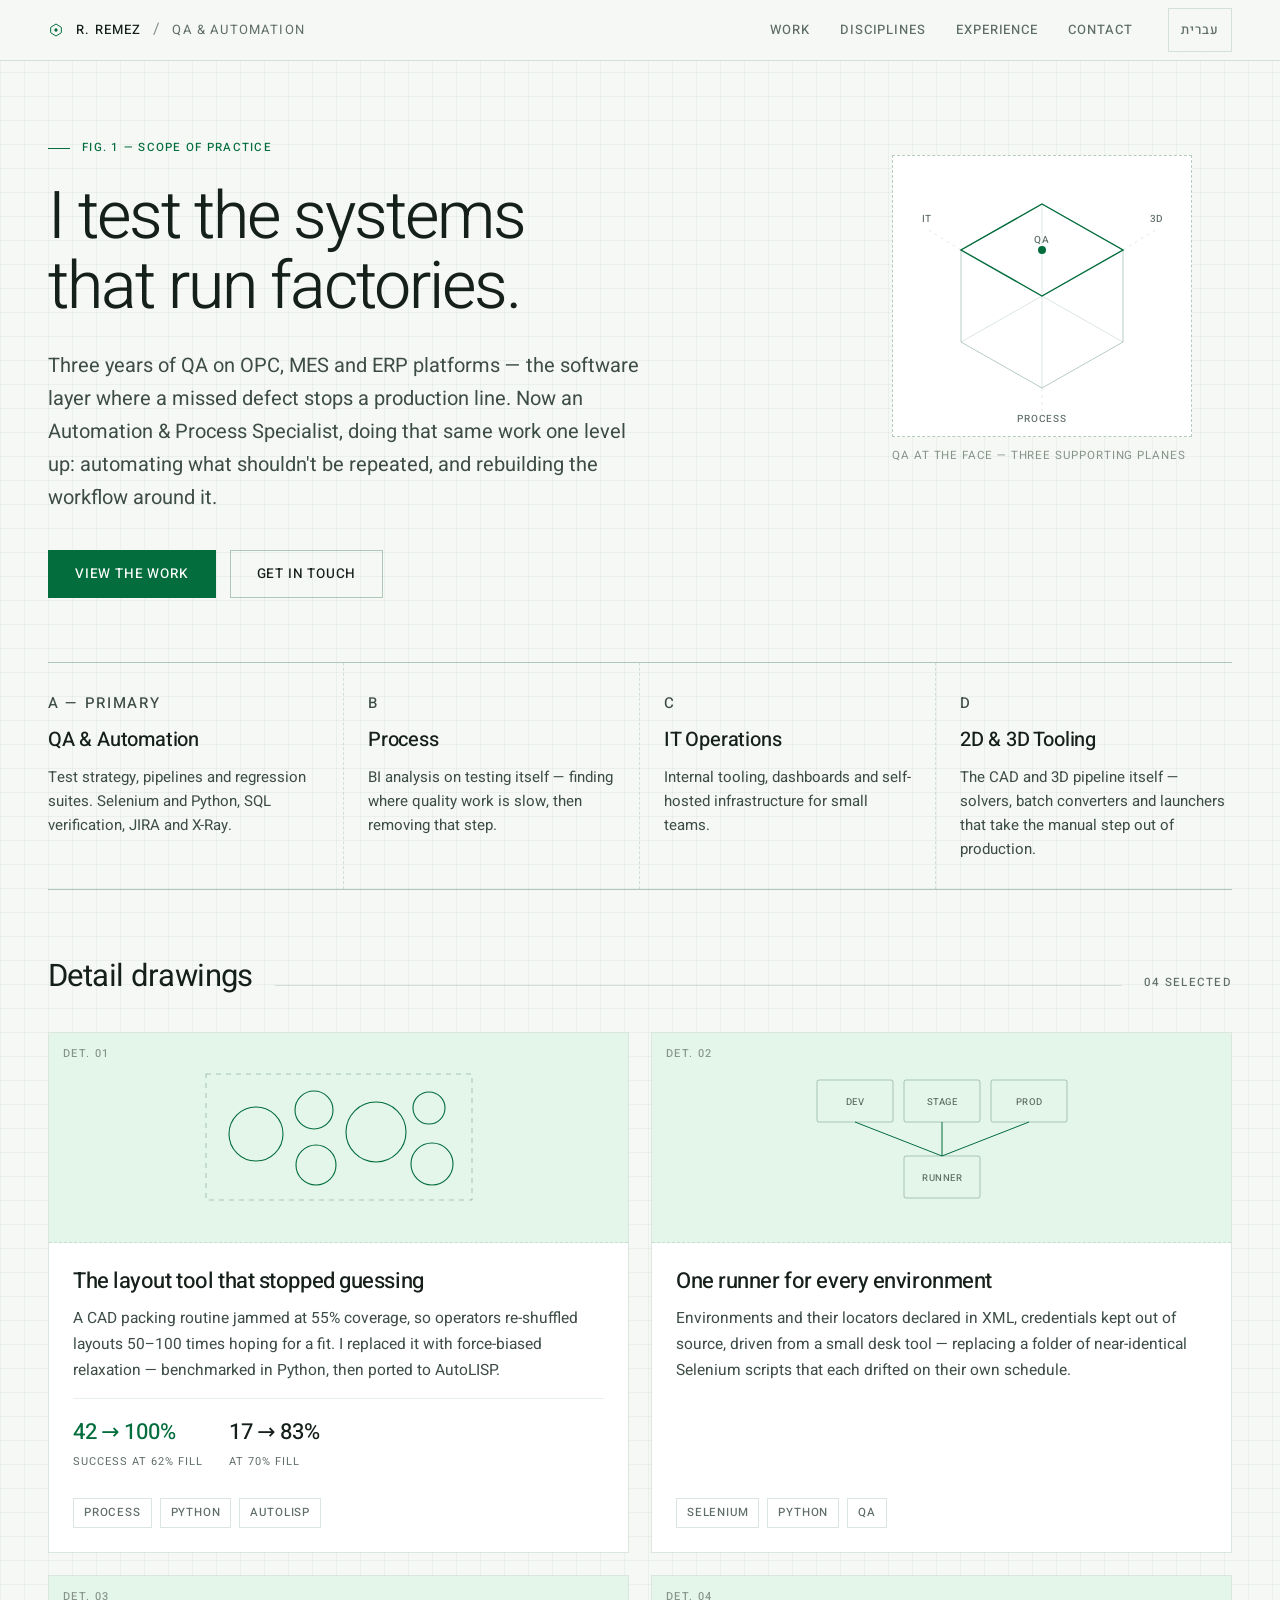
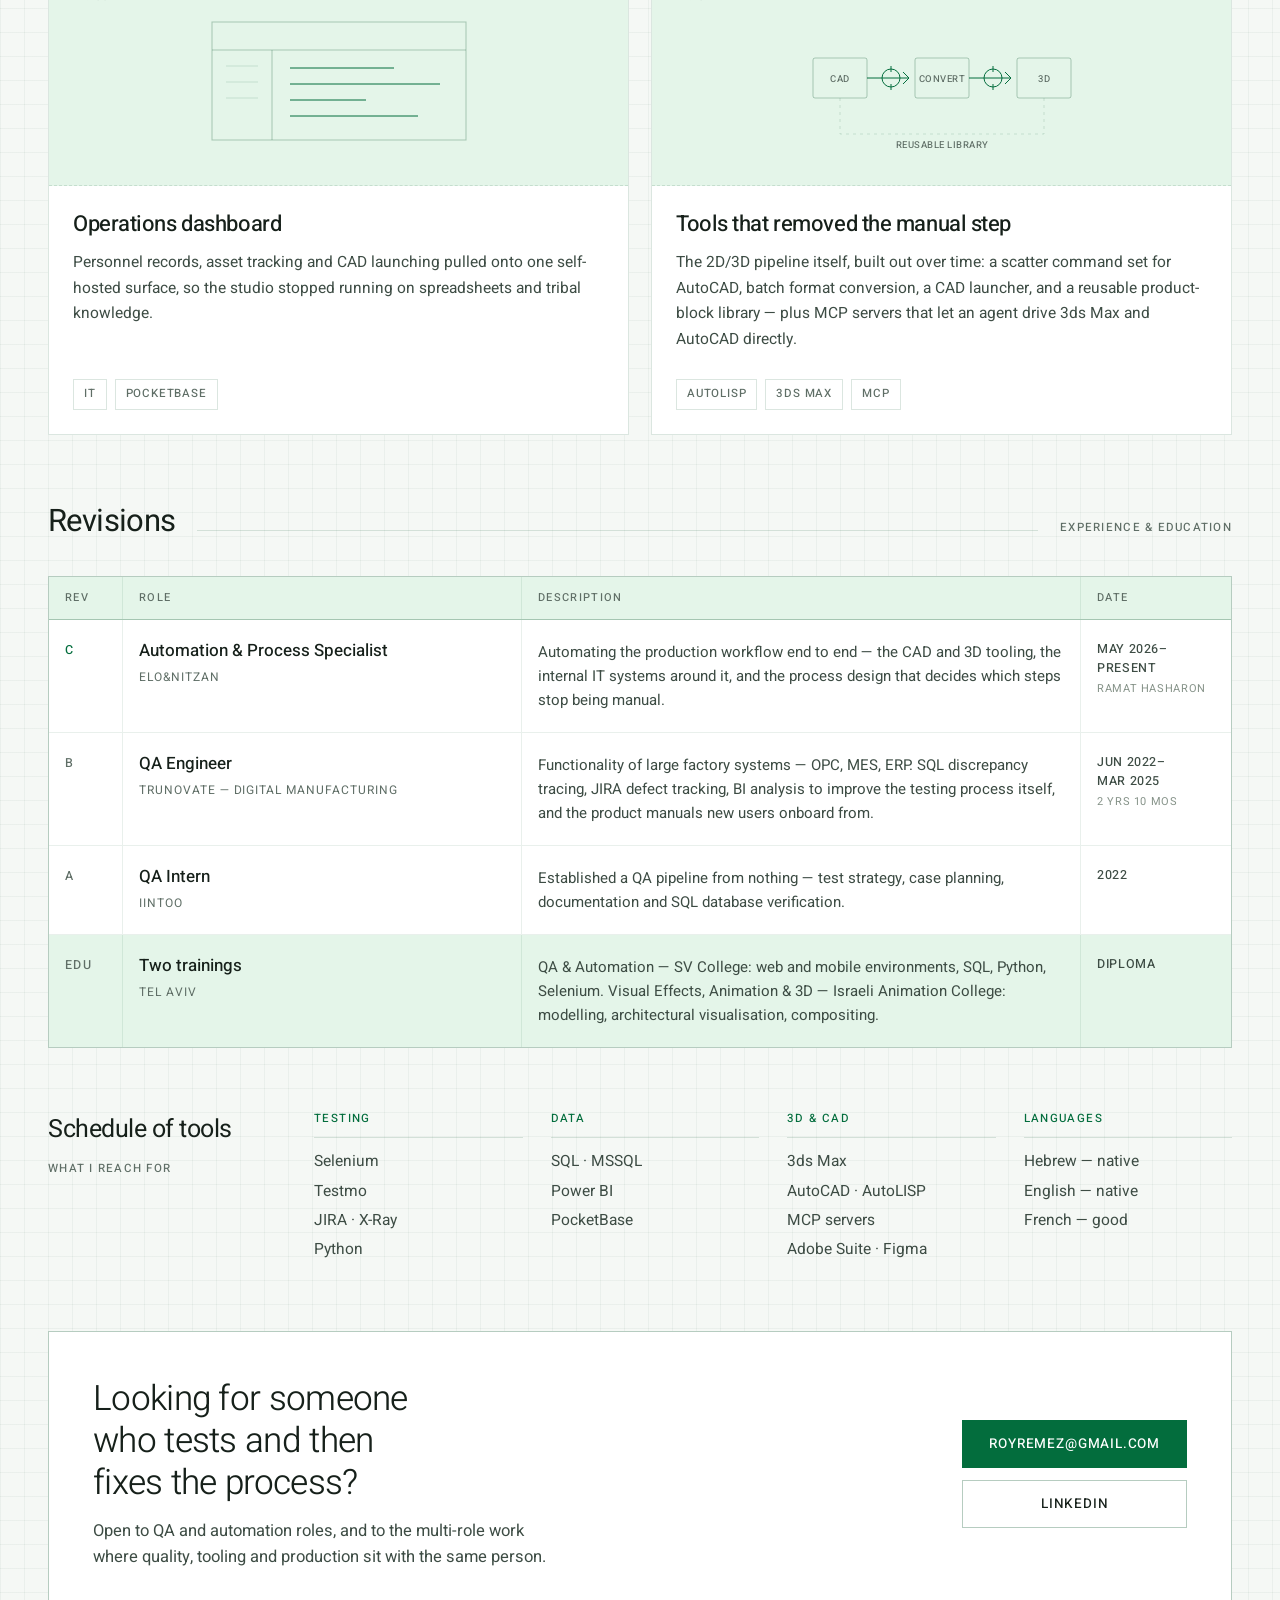
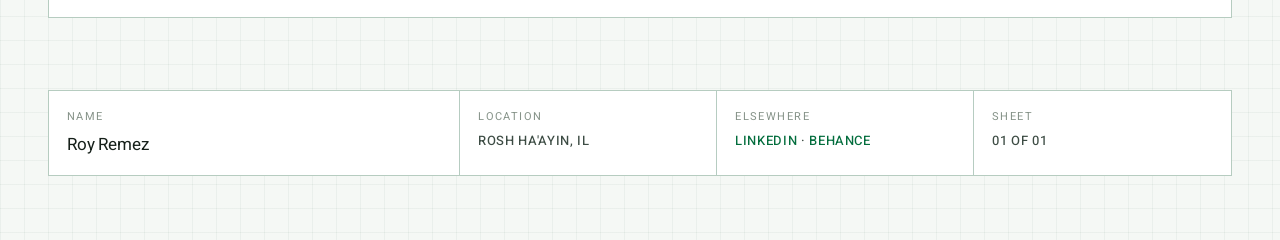
==== en/index.html @ 6a37fe7f "Fix SVG label alignment; Hebrew becomes the primary page Alignment: every diagram label was anchored" ====
<!doctype html>
<html lang="en">
<head>
<meta charset="utf-8">
<meta name="viewport" content="width=device-width, initial-scale=1">
<title>Roy Remez — QA &amp; Automation</title>
<meta name="description" content="QA and automation engineer. Three years testing OPC, MES and ERP factory systems; now an Automation &amp; Process Specialist building the tooling and workflow around production.">
<meta name="color-scheme" content="light">
<meta property="og:title" content="Roy Remez — QA &amp; Automation">
<meta property="og:description" content="I test the systems that run factories — and rebuild the workflow around them.">
<meta property="og:type" content="website">
<link rel="icon" href="data:image/svg+xml,%3Csvg xmlns='http://www.w3.org/2000/svg' viewBox='0 0 24 24' fill='none' stroke='%23276b45' stroke-width='1.6' stroke-linejoin='round'%3E%3Cpath d='M12 3 L20 8 L20 16 L12 21 L4 16 L4 8 Z'/%3E%3Ccircle cx='12' cy='12' r='2.5' fill='%23276b45' stroke='none'/%3E%3C/svg%3E">
<link rel="alternate" hreflang="he" href="../index.html">
<link rel="alternate" hreflang="en" href="index.html">
<link rel="alternate" hreflang="x-default" href="../index.html">
<link rel="stylesheet" href="../assets/styles.css">
</head>
<body>

<a class="skip" href="#main">Skip to content</a>

<header class="sheet-head">
  <div class="wrap">
    <div class="mark">
      <svg width="16" height="16" viewBox="0 0 24 24" fill="none" stroke="currentColor" stroke-width="1.5" stroke-linejoin="round" aria-hidden="true">
        <path d="M12 3 L20 8 L20 16 L12 21 L4 16 L4 8 Z"></path>
        <circle cx="12" cy="12" r="2.5" fill="currentColor" stroke="none"></circle>
      </svg>
      <span class="mark-name">R. Remez</span>
      <span class="mark-sep" aria-hidden="true">/</span>
      <span class="mark-role">QA &amp; Automation</span>
    </div>
    <nav class="nav" aria-label="Sections">
      <a href="#work">Work</a>
      <a href="#disciplines">Disciplines</a>
      <a href="#revisions">Experience</a>
      <a href="#contact">Contact</a>
      <a class="lang" href="../index.html" lang="he" hreflang="he">עברית</a>
    </nav>
  </div>
</header>

<main id="main">

  <section class="hero">
    <div class="wrap">
      <div class="hero-text">
        <p class="tag tag--accent figref">Fig. 1 — Scope of practice</p>
        <h1>I test the systems that run factories.</h1>
        <p class="lede">Three years of QA on OPC, MES and ERP platforms — the software layer where a missed defect stops a production line. Now an Automation &amp; Process Specialist, doing that same work one level up: automating what shouldn't be repeated, and rebuilding the workflow around it.</p>
        <div class="actions">
          <a class="btn btn--solid" href="#work">View the work</a>
          <a class="btn btn--ghost" href="#contact">Get in touch</a>
        </div>
      </div>

      <figure class="hero-fig">
        <div class="frame">
          <svg viewBox="0 0 270 252" fill="none" role="img" aria-label="Diagram: QA on the leading face of a solid, with IT, 3D and process on the supporting planes.">
            <g stroke="var(--rule-strong)" stroke-width="1">
              <path d="M135 34 L216 80 L216 172 L135 218 L54 172 L54 80 Z"></path>
              <path d="M135 34 L135 218 M54 80 L216 172 M216 80 L54 172" stroke="var(--rule)"></path>
            </g>
            <path d="M135 34 L216 80 L135 126 L54 80 Z" stroke="var(--accent)" stroke-width="1.4"></path>
            <circle cx="135" cy="80" r="4" fill="var(--accent)"></circle>
            <g stroke="var(--rule)" stroke-width="0.8" stroke-dasharray="3 4">
              <path d="M54 80 L18 58 M216 80 L252 58 M135 218 L135 244"></path>
            </g>
            <g fill="var(--muted)" font-family="Heebo, sans-serif" font-size="10" font-weight="500" letter-spacing="0.8" text-anchor="middle" direction="ltr">
              <text x="135" y="73">QA</text>
              <text x="20" y="52">IT</text>
              <text x="250" y="52">3D</text>
              <text x="135" y="252">PROCESS</text>
            </g>
          </svg>
        </div>
        <figcaption>QA at the face — three supporting planes</figcaption>
      </figure>
    </div>
  </section>

  <section class="disciplines" id="disciplines">
    <div class="wrap">
      <div class="grid">
        <article class="discipline">
          <p class="tag tag--accent">A — Primary</p>
          <h3>QA &amp; Automation</h3>
          <p>Test strategy, pipelines and regression suites. Selenium and Python, SQL verification, JIRA and X-Ray.</p>
        </article>
        <article class="discipline">
          <p class="tag">B</p>
          <h3>Process</h3>
          <p>BI analysis on testing itself — finding where quality work is slow, then removing that step.</p>
        </article>
        <article class="discipline">
          <p class="tag">C</p>
          <h3>IT Operations</h3>
          <p>Internal tooling, dashboards and self-hosted infrastructure for small teams.</p>
        </article>
        <article class="discipline">
          <p class="tag">D</p>
          <h3>2D &amp; 3D Tooling</h3>
          <p>The CAD and 3D pipeline itself — solvers, batch converters and launchers that take the manual step out of production.</p>
        </article>
      </div>
    </div>
  </section>

  <section class="work" id="work">
    <div class="wrap">
      <div class="sec-head">
        <h2>Detail drawings</h2>
        <span class="fill" aria-hidden="true"></span>
        <span class="tag">04 selected</span>
      </div>

      <div class="work-grid">

        <article class="card">
          <div class="card-fig">
            <span class="det">Det. 01</span>
            <svg width="290" height="150" viewBox="0 0 290 150" fill="none" aria-hidden="true">
              <rect x="12" y="12" width="266" height="126" stroke="var(--rule-strong)" stroke-width="1" stroke-dasharray="5 5"></rect>
              <g stroke="var(--accent)" stroke-width="1.1">
                <circle cx="62" cy="72" r="27"></circle>
                <circle cx="120" cy="48" r="19"></circle>
                <circle cx="122" cy="103" r="20"></circle>
                <circle cx="182" cy="70" r="30"></circle>
                <circle cx="235" cy="46" r="16"></circle>
                <circle cx="238" cy="102" r="21"></circle>
              </g>
            </svg>
          </div>
          <div class="card-body">
            <h3>The layout tool that stopped guessing</h3>
            <p>A CAD packing routine jammed at 55% coverage, so operators re-shuffled layouts 50–100 times hoping for a fit. I replaced it with force-biased relaxation — benchmarked in Python, then ported to AutoLISP.</p>
            <div class="metrics">
              <div class="metric">
                <b>42 → 100%</b>
                <span>Success at 62% fill</span>
              </div>
              <div class="metric metric--plain">
                <b>17 → 83%</b>
                <span>At 70% fill</span>
              </div>
            </div>
            <ul class="chips">
              <li>Process</li><li>Python</li><li>AutoLISP</li>
            </ul>
          </div>
        </article>

        <article class="card">
          <div class="card-fig">
            <span class="det">Det. 02</span>
            <svg width="290" height="150" viewBox="0 0 290 150" fill="none" stroke-width="1" aria-hidden="true">
              <g stroke="var(--rule-strong)">
                <rect x="20" y="18" width="76" height="42" rx="2"></rect>
                <rect x="107" y="18" width="76" height="42" rx="2"></rect>
                <rect x="194" y="18" width="76" height="42" rx="2"></rect>
                <rect x="107" y="94" width="76" height="42" rx="2"></rect>
              </g>
              <g stroke="var(--accent)">
                <path d="M58 60 L145 94 M145 60 L145 94 M232 60 L145 94"></path>
              </g>
              <g fill="var(--muted)" font-family="Heebo, sans-serif" font-size="9.5" font-weight="500" letter-spacing="0.5" text-anchor="middle" direction="ltr">
                <text x="58" y="43">DEV</text><text x="145" y="43">STAGE</text><text x="232" y="43">PROD</text><text x="145" y="119">RUNNER</text>
              </g>
            </svg>
          </div>
          <div class="card-body">
            <h3>One runner for every environment</h3>
            <p>Environments and their locators declared in XML, credentials kept out of source, driven from a small desk tool — replacing a folder of near-identical Selenium scripts that each drifted on their own schedule.</p>
            <ul class="chips">
              <li>Selenium</li><li>Python</li><li>QA</li>
            </ul>
          </div>
        </article>

        <article class="card">
          <div class="card-fig">
            <span class="det">Det. 03</span>
            <svg width="290" height="150" viewBox="0 0 290 150" fill="none" stroke-width="1" aria-hidden="true">
              <rect x="18" y="16" width="254" height="118" stroke="var(--rule-strong)"></rect>
              <path d="M18 44 L272 44 M78 44 L78 134" stroke="var(--rule-strong)"></path>
              <g stroke="var(--accent)">
                <path d="M96 62 L200 62 M96 78 L246 78 M96 94 L172 94 M96 110 L224 110"></path>
              </g>
              <g stroke="var(--rule)">
                <path d="M32 60 L64 60 M32 76 L64 76 M32 92 L64 92"></path>
              </g>
            </svg>
          </div>
          <div class="card-body">
            <h3>Operations dashboard</h3>
            <p>Personnel records, asset tracking and CAD launching pulled onto one self-hosted surface, so the studio stopped running on spreadsheets and tribal knowledge.</p>
            <ul class="chips">
              <li>IT</li><li>PocketBase</li>
            </ul>
          </div>
        </article>

        <article class="card">
          <div class="card-fig">
            <span class="det">Det. 04</span>
            <svg width="290" height="150" viewBox="0 0 290 150" fill="none" stroke-width="1" aria-hidden="true">
              <g stroke="var(--rule-strong)">
                <rect x="16" y="52" width="54" height="40" rx="2"></rect>
                <rect x="118" y="52" width="54" height="40" rx="2"></rect>
                <rect x="220" y="52" width="54" height="40" rx="2"></rect>
              </g>
              <g stroke="var(--accent)">
                <path d="M70 72 L112 72 M172 72 L214 72"></path>
                <path d="M106 66 L112 72 L106 78 M208 66 L214 72 L208 78"></path>
                <circle cx="94" cy="72" r="9"></circle>
                <circle cx="196" cy="72" r="9"></circle>
                <path d="M94 60 L94 66 M94 78 L94 84 M196 60 L196 66 M196 78 L196 84"></path>
              </g>
              <g stroke="var(--rule)" stroke-dasharray="3 4">
                <path d="M43 92 L43 128 L247 128 L247 92"></path>
              </g>
              <g fill="var(--muted)" font-family="Heebo, sans-serif" font-size="9.5" font-weight="500" letter-spacing="0.5" text-anchor="middle" direction="ltr">
                <text x="43" y="76">CAD</text><text x="145" y="76">CONVERT</text><text x="247" y="76">3D</text>
                <text x="145" y="142">REUSABLE LIBRARY</text>
              </g>
            </svg>
          </div>
          <div class="card-body">
            <h3>Tools that removed the manual step</h3>
            <p>The 2D/3D pipeline itself, built out over time: a scatter command set for AutoCAD, batch format conversion, a CAD launcher, and a reusable product-block library — plus MCP servers that let an agent drive 3ds Max and AutoCAD directly.</p>
            <ul class="chips">
              <li>AutoLISP</li><li>3ds Max</li><li>MCP</li>
            </ul>
          </div>
        </article>

      </div>
    </div>
  </section>

  <section class="revisions" id="revisions">
    <div class="wrap">
      <div class="sec-head">
        <h2>Revisions</h2>
        <span class="fill" aria-hidden="true"></span>
        <span class="tag">Experience &amp; education</span>
      </div>

      <div class="rev-table">
        <div class="rev-head" aria-hidden="true">
          <div>Rev</div><div>Role</div><div>Description</div><div>Date</div>
        </div>

        <article class="rev-row rev-row--current">
          <p class="rev-id">C</p>
          <div class="rev-role">
            <b>Automation &amp; Process Specialist</b>
            <span>Elo&amp;Nitzan</span>
          </div>
          <p class="rev-desc">Automating the production workflow end to end — the CAD and 3D tooling, the internal IT systems around it, and the process design that decides which steps stop being manual.</p>
          <p class="rev-date">May 2026–<br>Present<br><small>Ramat HaSharon</small></p>
        </article>

        <article class="rev-row">
          <p class="rev-id">B</p>
          <div class="rev-role">
            <b>QA Engineer</b>
            <span>Trunovate — Digital Manufacturing</span>
          </div>
          <p class="rev-desc">Functionality of large factory systems — OPC, MES, ERP. SQL discrepancy tracing, JIRA defect tracking, BI analysis to improve the testing process itself, and the product manuals new users onboard from.</p>
          <p class="rev-date">Jun 2022–<br>Mar 2025<br><small>2 yrs 10 mos</small></p>
        </article>

        <article class="rev-row">
          <p class="rev-id">A</p>
          <div class="rev-role">
            <b>QA Intern</b>
            <span>iintoo</span>
          </div>
          <p class="rev-desc">Established a QA pipeline from nothing — test strategy, case planning, documentation and SQL database verification.</p>
          <p class="rev-date">2022</p>
        </article>

        <article class="rev-row rev-row--edu">
          <p class="rev-id">Edu</p>
          <div class="rev-role">
            <b>Two trainings</b>
            <span>Tel Aviv</span>
          </div>
          <p class="rev-desc">QA &amp; Automation — SV College: web and mobile environments, SQL, Python, Selenium. Visual Effects, Animation &amp; 3D — Israeli Animation College: modelling, architectural visualisation, compositing.</p>
          <p class="rev-date">Diploma</p>
        </article>
      </div>
    </div>
  </section>

  <section class="tools">
    <div class="wrap">
      <div class="tools-head">
        <h2>Schedule of tools</h2>
        <p class="tag">What I reach for</p>
      </div>
      <div class="tools-grid">
        <div>
          <h3>Testing</h3>
          <ul><li>Selenium</li><li>Testmo</li><li>JIRA · X-Ray</li><li>Python</li></ul>
        </div>
        <div>
          <h3>Data</h3>
          <ul><li>SQL · MSSQL</li><li>Power BI</li><li>PocketBase</li></ul>
        </div>
        <div>
          <h3>3D &amp; CAD</h3>
          <ul><li>3ds Max</li><li>AutoCAD · AutoLISP</li><li>MCP servers</li><li>Adobe Suite · Figma</li></ul>
        </div>
        <div>
          <h3>Languages</h3>
          <ul><li>Hebrew — native</li><li>English — native</li><li>French — good</li></ul>
        </div>
      </div>
    </div>
  </section>

  <section class="contact" id="contact">
    <div class="wrap">
      <div class="contact-panel">
        <div>
          <h2>Looking for someone who tests and then fixes the process?</h2>
          <p>Open to QA and automation roles, and to the multi-role work where quality, tooling and production sit with the same person.</p>
        </div>
        <div class="contact-actions">
          <a class="btn btn--solid" href="mailto:royremez@gmail.com">royremez@gmail.com</a>
          <a class="btn btn--ghost" href="https://www.linkedin.com/in/rremez/" rel="me noopener">LinkedIn</a>
        </div>
      </div>
    </div>
  </section>

</main>

<footer class="title-block">
  <div class="wrap">
    <dl class="grid">
      <div class="cell">
        <dt>Name</dt>
        <dd class="name">Roy Remez</dd>
      </div>
      <div class="cell">
        <dt>Location</dt>
        <dd>Rosh Ha'ayin, IL</dd>
      </div>
      <div class="cell">
        <dt>Elsewhere</dt>
        <dd><a href="https://www.linkedin.com/in/rremez/" rel="me noopener">LinkedIn</a> · <a href="https://www.behance.net/ShockWave" rel="me noopener">Behance</a></dd>
      </div>
      <div class="cell">
        <dt>Sheet</dt>
        <dd>01 of 01</dd>
      </div>
    </dl>
  </div>
</footer>

</body>
</html>
---- assets/styles.css ----
/* Roy Remez — portfolio
   Light "blueprint on paper" theme, set in Heebo.
   Heebo © Oded Ezer, SIL Open Font License 1.1. Self-hosted — the page
   makes no external requests. Hebrew subset is included so an RTL
   version needs no new payload. */

@font-face {
  font-family: 'Heebo';
  font-style: normal;
  font-weight: 300;
  font-display: swap;
  src: url('fonts/heebo-latin-300.woff2') format('woff2');
  unicode-range: U+0000-00FF, U+0131, U+0152-0153, U+02BB-02BC, U+02C6, U+02DA, U+02DC, U+0304, U+0308, U+0329, U+2000-206F, U+20AC, U+2122, U+2191, U+2193, U+2212, U+2215, U+FEFF, U+FFFD;
}
@font-face {
  font-family: 'Heebo';
  font-style: normal;
  font-weight: 300;
  font-display: swap;
  src: url('fonts/heebo-hebrew-300.woff2') format('woff2');
  unicode-range: U+0307-0308, U+0590-05FF, U+200C-2010, U+20AA, U+25CC, U+FB1D-FB4F;
}
@font-face {
  font-family: 'Heebo';
  font-style: normal;
  font-weight: 400;
  font-display: swap;
  src: url('fonts/heebo-latin-400.woff2') format('woff2');
  unicode-range: U+0000-00FF, U+0131, U+0152-0153, U+02BB-02BC, U+02C6, U+02DA, U+02DC, U+0304, U+0308, U+0329, U+2000-206F, U+20AC, U+2122, U+2191, U+2193, U+2212, U+2215, U+FEFF, U+FFFD;
}
@font-face {
  font-family: 'Heebo';
  font-style: normal;
  font-weight: 400;
  font-display: swap;
  src: url('fonts/heebo-hebrew-400.woff2') format('woff2');
  unicode-range: U+0307-0308, U+0590-05FF, U+200C-2010, U+20AA, U+25CC, U+FB1D-FB4F;
}
@font-face {
  font-family: 'Heebo';
  font-style: normal;
  font-weight: 500;
  font-display: swap;
  src: url('fonts/heebo-latin-500.woff2') format('woff2');
  unicode-range: U+0000-00FF, U+0131, U+0152-0153, U+02BB-02BC, U+02C6, U+02DA, U+02DC, U+0304, U+0308, U+0329, U+2000-206F, U+20AC, U+2122, U+2191, U+2193, U+2212, U+2215, U+FEFF, U+FFFD;
}
@font-face {
  font-family: 'Heebo';
  font-style: normal;
  font-weight: 500;
  font-display: swap;
  src: url('fonts/heebo-hebrew-500.woff2') format('woff2');
  unicode-range: U+0307-0308, U+0590-05FF, U+200C-2010, U+20AA, U+25CC, U+FB1D-FB4F;
}

:root {
  /* Ground */
  --paper:        #f5f8f5;
  --panel:        #ffffff;
  --grid:         rgba(42, 105, 72, 0.055);

  /* Ink */
  --ink:          #16201a;
  --body:         #3d4c44;
  --muted:        #5f6e66;
  --dim:          #869389;

  /* Rules */
  --rule:         rgba(42, 105, 72, 0.17);
  --rule-strong:  rgba(42, 105, 72, 0.34);
  --rule-faint:   rgba(42, 105, 72, 0.10);

  /* Accent — one hue, used deliberately */
  --accent:       oklch(0.47 0.115 155);
  --accent-mid:   oklch(0.60 0.105 155);
  --accent-wash:  oklch(0.955 0.025 155);

  --sans: 'Heebo', 'Segoe UI', system-ui, -apple-system, sans-serif;

  --gutter: 48px;
  --maxw: 1280px;
}

*, *::before, *::after { box-sizing: border-box; }

html { -webkit-text-size-adjust: 100%; }

body {
  margin: 0;
  background-color: var(--paper);
  background-image:
    linear-gradient(var(--grid) 1px, transparent 1px),
    linear-gradient(90deg, var(--grid) 1px, transparent 1px);
  background-size: 24px 24px;
  color: var(--ink);
  font-family: var(--sans);
  font-size: 16px;
  font-weight: 400;
  line-height: 1.6;
  -webkit-font-smoothing: antialiased;
  text-rendering: optimizeLegibility;
}

a { color: var(--accent); text-decoration: none; }
a:hover { color: var(--ink); text-decoration: underline; text-underline-offset: 3px; }
a:focus-visible,
.btn:focus-visible {
  outline: 2px solid var(--accent);
  outline-offset: 3px;
  border-radius: 1px;
}

h1, h2, h3 { margin: 0; letter-spacing: -0.02em; }
p { margin: 0; }
ul { margin: 0; padding: 0; list-style: none; }

.skip {
  position: absolute;
  inset-inline-start: -9999px;
  top: 0;
  background: var(--ink);
  color: var(--paper);
  padding: 12px 20px;
  z-index: 10;
  font-size: 14px;
  font-weight: 500;
}
.skip:focus { inset-inline-start: 0; }

.wrap {
  max-width: var(--maxw);
  margin-inline: auto;
  padding-inline: var(--gutter);
}

/* Small technical label — the blueprint voice, but readable */
.tag {
  font-size: 11.5px;
  font-weight: 500;
  letter-spacing: 0.11em;
  text-transform: uppercase;
  color: var(--muted);
}
.tag--accent { color: var(--accent); }

/* ---------- Sheet header ---------- */

.sheet-head {
  border-bottom: 1px solid var(--rule);
  background: rgba(245, 248, 245, 0.9);
  backdrop-filter: blur(8px);
  position: sticky;
  top: 0;
  z-index: 5;
}
.sheet-head .wrap {
  display: flex;
  align-items: center;
  justify-content: space-between;
  gap: 24px;
  min-height: 58px;
  padding-block: 8px;
}
.mark { display: flex; align-items: center; gap: 12px; }
.mark svg { display: block; color: var(--accent); flex-shrink: 0; }
.mark-name {
  font-size: 13px;
  font-weight: 500;
  letter-spacing: 0.09em;
  text-transform: uppercase;
  color: var(--ink);
}
.mark-role {
  font-size: 13px;
  font-weight: 400;
  letter-spacing: 0.09em;
  text-transform: uppercase;
  color: var(--muted);
}
.mark-sep { color: var(--dim); }

.nav { display: flex; gap: 30px; }
.nav a {
  font-size: 13px;
  font-weight: 500;
  letter-spacing: 0.07em;
  text-transform: uppercase;
  color: var(--muted);
  display: flex;
  align-items: center;
  min-height: 44px;
}
.nav a:hover { color: var(--accent); text-decoration: none; }

/* ---------- Hero ---------- */

.hero .wrap {
  display: flex;
  gap: 56px;
  align-items: flex-start;
  padding-block: 78px 64px;
}
.hero-text { flex: 1 1 auto; display: flex; flex-direction: column; gap: 26px; }
.figref { display: flex; align-items: center; gap: 12px; }
.figref::before {
  content: "";
  width: 22px;
  height: 1px;
  background: var(--accent);
  flex-shrink: 0;
}
h1 {
  font-size: clamp(38px, 5.2vw, 66px);
  font-weight: 300;
  line-height: 1.06;
  letter-spacing: -0.03em;
  max-width: 15ch;
  text-wrap: balance;
}
.lede {
  font-size: clamp(17px, 1.6vw, 20px);
  line-height: 1.65;
  color: var(--body);
  max-width: 54ch;
  text-wrap: pretty;
}

.actions { display: flex; flex-wrap: wrap; gap: 14px; padding-top: 10px; }
.btn {
  display: inline-flex;
  align-items: center;
  justify-content: center;
  min-height: 48px;
  padding-inline: 26px;
  font-size: 13.5px;
  font-weight: 500;
  letter-spacing: 0.06em;
  text-transform: uppercase;
  border: 1px solid transparent;
  transition: background-color 120ms ease, color 120ms ease, border-color 120ms ease;
}
.btn--solid { background: var(--accent); color: #fff; }
.btn--solid:hover { background: var(--ink); color: #fff; text-decoration: none; }
.btn--ghost { border-color: var(--rule-strong); color: var(--ink); }
.btn--ghost:hover { border-color: var(--accent); color: var(--accent); text-decoration: none; }

.hero-fig { flex: 0 0 300px; }
.hero-fig .frame { border: 1px dashed var(--rule-strong); padding: 14px; background: var(--panel); }
.hero-fig svg { display: block; width: 100%; height: auto; }
.hero-fig figcaption {
  font-size: 11.5px;
  font-weight: 400;
  letter-spacing: 0.08em;
  text-transform: uppercase;
  color: var(--dim);
  padding-top: 10px;
}

/* ---------- Disciplines ---------- */

.disciplines .grid {
  border-top: 1px solid var(--rule-strong);
  border-bottom: 1px solid var(--rule-strong);
  display: grid;
  grid-template-columns: repeat(4, minmax(0, 1fr));
}
.discipline {
  padding: 28px 24px;
  border-inline-end: 1px dashed var(--rule);
  display: flex;
  flex-direction: column;
  gap: 9px;
}
.discipline:first-child { padding-inline-start: 0; }
.discipline:last-child { padding-inline-end: 0; border-inline-end: 0; }
.discipline h3 { font-size: 20px; font-weight: 500; letter-spacing: -0.01em; }
.discipline p { font-size: 15px; line-height: 1.6; color: var(--body); }

/* ---------- Section heads ---------- */

.sec-head {
  display: flex;
  align-items: baseline;
  gap: 22px;
  padding-bottom: 30px;
}
.sec-head h2 { font-size: clamp(25px, 2.6vw, 31px); font-weight: 400; }
.sec-head .fill { flex: 1 1 auto; height: 1px; background: var(--rule); }

.work .wrap, .revisions .wrap, .tools .wrap { padding-block: 62px 0; }

/* ---------- Work ---------- */

.work-grid {
  display: grid;
  grid-template-columns: repeat(2, minmax(0, 1fr));
  gap: 22px;
}
.card {
  border: 1px solid var(--rule);
  background: var(--panel);
  display: flex;
  flex-direction: column;
}
.card-fig {
  position: relative;
  height: 210px;
  border-bottom: 1px dashed var(--rule);
  display: flex;
  align-items: center;
  justify-content: center;
  background: var(--accent-wash);
}
.card-fig svg { display: block; max-width: 100%; height: auto; }
.card-fig .det {
  position: absolute;
  top: 12px;
  inset-inline-start: 14px;
  font-size: 11px;
  font-weight: 500;
  letter-spacing: 0.12em;
  text-transform: uppercase;
  color: var(--dim);
}
.card-body { padding: 24px; display: flex; flex-direction: column; gap: 11px; flex: 1 1 auto; }
.card-body h3 { font-size: 22px; font-weight: 500; line-height: 1.3; }
.card-body p { font-size: 15.5px; line-height: 1.65; color: var(--body); }

.metrics {
  display: flex;
  flex-wrap: wrap;
  gap: 26px;
  margin-top: 4px;
  padding-top: 16px;
  border-top: 1px solid var(--rule-faint);
}
.metric { display: flex; flex-direction: column; gap: 3px; }
.metric b {
  font-size: 22px;
  font-weight: 500;
  color: var(--accent);
  font-variant-numeric: tabular-nums;
  letter-spacing: -0.01em;
}
.metric span {
  font-size: 11px;
  font-weight: 400;
  letter-spacing: 0.09em;
  text-transform: uppercase;
  color: var(--muted);
}
.metric--plain b { color: var(--ink); }

.chips { display: flex; flex-wrap: wrap; gap: 8px; margin-top: auto; padding-top: 16px; }
.chips li {
  font-size: 11.5px;
  font-weight: 500;
  letter-spacing: 0.07em;
  text-transform: uppercase;
  color: var(--muted);
  border: 1px solid var(--rule);
  padding: 5px 10px;
}

/* ---------- Revisions ---------- */

.rev-table { border: 1px solid var(--rule-strong); background: var(--panel); }
.rev-head, .rev-row {
  display: grid;
  grid-template-columns: 74px 1fr 1.4fr 150px;
}
.rev-head {
  border-bottom: 1px solid var(--rule-strong);
  background: var(--accent-wash);
}
.rev-head div {
  padding: 12px 16px;
  border-inline-end: 1px solid var(--rule-faint);
  font-size: 11px;
  font-weight: 500;
  letter-spacing: 0.12em;
  text-transform: uppercase;
  color: var(--muted);
}
.rev-head div:last-child { border-inline-end: 0; }

.rev-row { border-bottom: 1px solid var(--rule-faint); }
.rev-row:last-child { border-bottom: 0; }
.rev-row > * { padding: 20px 16px; border-inline-end: 1px solid var(--rule-faint); }
.rev-row > *:last-child { border-inline-end: 0; }
.rev-id {
  font-size: 12.5px;
  font-weight: 500;
  letter-spacing: 0.1em;
  text-transform: uppercase;
  color: var(--muted);
}
.rev-row--current .rev-id { color: var(--accent); }
.rev-role { display: flex; flex-direction: column; gap: 5px; }
.rev-role b { font-size: 17px; font-weight: 500; line-height: 1.35; }
.rev-role span {
  font-size: 12px;
  font-weight: 400;
  letter-spacing: 0.08em;
  text-transform: uppercase;
  color: var(--muted);
}
.rev-desc { font-size: 15px; line-height: 1.6; color: var(--body); }
.rev-date {
  font-size: 12.5px;
  font-weight: 500;
  letter-spacing: 0.05em;
  text-transform: uppercase;
  color: var(--body);
  line-height: 1.55;
}
.rev-date small { color: var(--dim); font-size: 11px; font-weight: 400; }
.rev-row--edu { background: var(--accent-wash); }

/* ---------- Tools ---------- */

.tools .wrap { display: flex; gap: 46px; align-items: flex-start; }
.tools-head { flex: 0 0 220px; display: flex; flex-direction: column; gap: 10px; }
.tools-head h2 { font-size: 25px; font-weight: 400; }
.tools-grid {
  flex: 1 1 auto;
  display: grid;
  grid-template-columns: repeat(4, minmax(0, 1fr));
  gap: 28px;
}
.tools-grid h3 {
  font-size: 11.5px;
  font-weight: 500;
  letter-spacing: 0.12em;
  text-transform: uppercase;
  color: var(--accent);
  border-bottom: 1px solid var(--rule);
  padding-bottom: 9px;
  margin-bottom: 9px;
}
.tools-grid li { font-size: 15.5px; line-height: 1.9; color: var(--body); }

/* ---------- Contact ---------- */

.contact .wrap { padding-block: 66px 0; }
.contact-panel {
  border: 1px solid var(--rule-strong);
  background: var(--panel);
  padding: 46px 44px;
  display: flex;
  align-items: center;
  justify-content: space-between;
  gap: 40px;
}
.contact-panel h2 { font-size: clamp(26px, 3vw, 35px); font-weight: 300; line-height: 1.2; max-width: 20ch; text-wrap: balance; }
.contact-panel p { font-size: 16.5px; line-height: 1.6; color: var(--body); max-width: 52ch; margin-top: 14px; }
.contact-actions { display: flex; flex-direction: column; gap: 12px; flex-shrink: 0; }

/* ---------- Title block ---------- */

.title-block { padding-block: 56px 48px; }
.title-block .grid {
  border: 1px solid var(--rule-strong);
  background: var(--panel);
  display: grid;
  grid-template-columns: 1.6fr 1fr 1fr 1fr;
}
.title-block .cell {
  padding: 17px 18px;
  border-inline-end: 1px solid var(--rule-strong);
  display: flex;
  flex-direction: column;
  gap: 6px;
}
.title-block .cell:last-child { border-inline-end: 0; }
.title-block dt {
  font-size: 11px;
  font-weight: 400;
  letter-spacing: 0.13em;
  text-transform: uppercase;
  color: var(--dim);
}
.title-block dd {
  margin: 0;
  font-size: 13px;
  font-weight: 500;
  letter-spacing: 0.05em;
  text-transform: uppercase;
  color: var(--body);
}
.title-block dd.name {
  font-size: 17px;
  font-weight: 400;
  letter-spacing: -0.01em;
  text-transform: none;
  color: var(--ink);
}

/* ---------- Responsive ---------- */

@media (max-width: 1080px) {
  :root { --gutter: 36px; }
  .hero .wrap { flex-direction: column-reverse; gap: 36px; padding-block: 56px 48px; }
  .hero-fig { flex: 0 0 auto; align-self: flex-start; width: 260px; }
  .disciplines .grid { grid-template-columns: repeat(2, minmax(0, 1fr)); }
  .discipline { padding-inline: 24px; }
  .discipline:nth-child(odd) { padding-inline-start: 0; }
  .discipline:nth-child(even) { padding-inline-end: 0; border-inline-end: 0; }
  .discipline:nth-child(-n+2) { border-bottom: 1px dashed var(--rule); }
  .tools .wrap { flex-direction: column; gap: 26px; }
  .tools-grid { grid-template-columns: repeat(2, minmax(0, 1fr)); gap: 24px 28px; width: 100%; }
  .title-block .grid { grid-template-columns: repeat(2, minmax(0, 1fr)); }
  .title-block .cell:nth-child(even) { border-inline-end: 0; }
  .title-block .cell:nth-child(-n+2) { border-bottom: 1px solid var(--rule-strong); }
}

@media (max-width: 820px) {
  .work-grid { grid-template-columns: minmax(0, 1fr); }
  .contact-panel { flex-direction: column; align-items: flex-start; padding: 36px 28px; }
  .contact-actions { width: 100%; }
  .contact-actions .btn { width: 100%; }

  /* Revision table restacks into records */
  .rev-head { display: none; }
  .rev-row { grid-template-columns: minmax(0, 1fr); border-bottom: 1px solid var(--rule-strong); }
  .rev-row > * { border-inline-end: 0; padding: 14px 18px; }
  .rev-row > *:first-child { padding-top: 18px; }
  .rev-row > *:last-child { padding-bottom: 18px; }
  .rev-id { padding-bottom: 0; }
  .rev-date { padding-top: 0; }
}

@media (max-width: 620px) {
  :root { --gutter: 20px; }
  body { font-size: 15.5px; }
  .sheet-head { position: static; }
  .sheet-head .wrap { flex-direction: column; align-items: flex-start; gap: 4px; padding-block: 12px; }
  .nav { gap: 18px; flex-wrap: wrap; }
  .mark-role, .mark-sep { display: none; }
  .disciplines .grid { grid-template-columns: minmax(0, 1fr); }
  .discipline { padding-inline: 0; border-inline-end: 0; border-bottom: 1px dashed var(--rule); }
  .discipline:last-child { border-bottom: 0; }
  .hero-fig { width: 100%; max-width: 300px; }
  .tools-grid { grid-template-columns: minmax(0, 1fr); }
  .title-block .grid { grid-template-columns: minmax(0, 1fr); }
  .title-block .cell { border-inline-end: 0; border-bottom: 1px solid var(--rule-strong); }
  .title-block .cell:last-child { border-bottom: 0; }
  .card-fig { height: 170px; padding: 16px; }
}

@media (prefers-reduced-motion: reduce) {
  * { transition-duration: 0.01ms !important; }
}

@media print {
  body { background: #fff; }
  .sheet-head, .actions, .skip { display: none; }
  .card, .rev-table, .contact-panel, .title-block .grid { break-inside: avoid; }
}

/* ---------- Hebrew / RTL ----------
   Layout mirrors automatically (logical properties above). Two things
   don't translate: Hebrew has no letter case, so uppercase tracking on
   labels is noise, and Heebo's Hebrew runs slightly tighter. */

[dir="rtl"] .tag,
[dir="rtl"] .mark-name,
[dir="rtl"] .mark-role,
[dir="rtl"] .nav a,
[dir="rtl"] .btn,
[dir="rtl"] .chips li,
[dir="rtl"] .card-fig .det,
[dir="rtl"] .metric span,
[dir="rtl"] .rev-head div,
[dir="rtl"] .rev-id,
[dir="rtl"] .rev-role span,
[dir="rtl"] .rev-date,
[dir="rtl"] .tools-grid h3,
[dir="rtl"] .title-block dt,
[dir="rtl"] .title-block dd,
[dir="rtl"] .hero-fig figcaption {
  letter-spacing: 0;
  text-transform: none;
}
[dir="rtl"] h1 { letter-spacing: -0.015em; line-height: 1.15; }
[dir="rtl"] h2, [dir="rtl"] h3 { letter-spacing: -0.005em; }
[dir="rtl"] .lede, [dir="rtl"] .card-body p, [dir="rtl"] .rev-desc { line-height: 1.75; }

/* Latin runs inside Hebrew text (tool names, dates) keep their own direction */
[dir="rtl"] .ltr { unicode-bidi: isolate; direction: ltr; }

/* ---------- Language switch ---------- */

.lang {
  display: inline-flex;
  align-items: center;
  min-height: 44px;
  padding-inline: 12px;
  margin-inline-start: 6px;
  border: 1px solid var(--rule);
  font-size: 13px;
  font-weight: 500;
  color: var(--muted);
}
.lang:hover { color: var(--accent); border-color: var(--accent); text-decoration: none; }
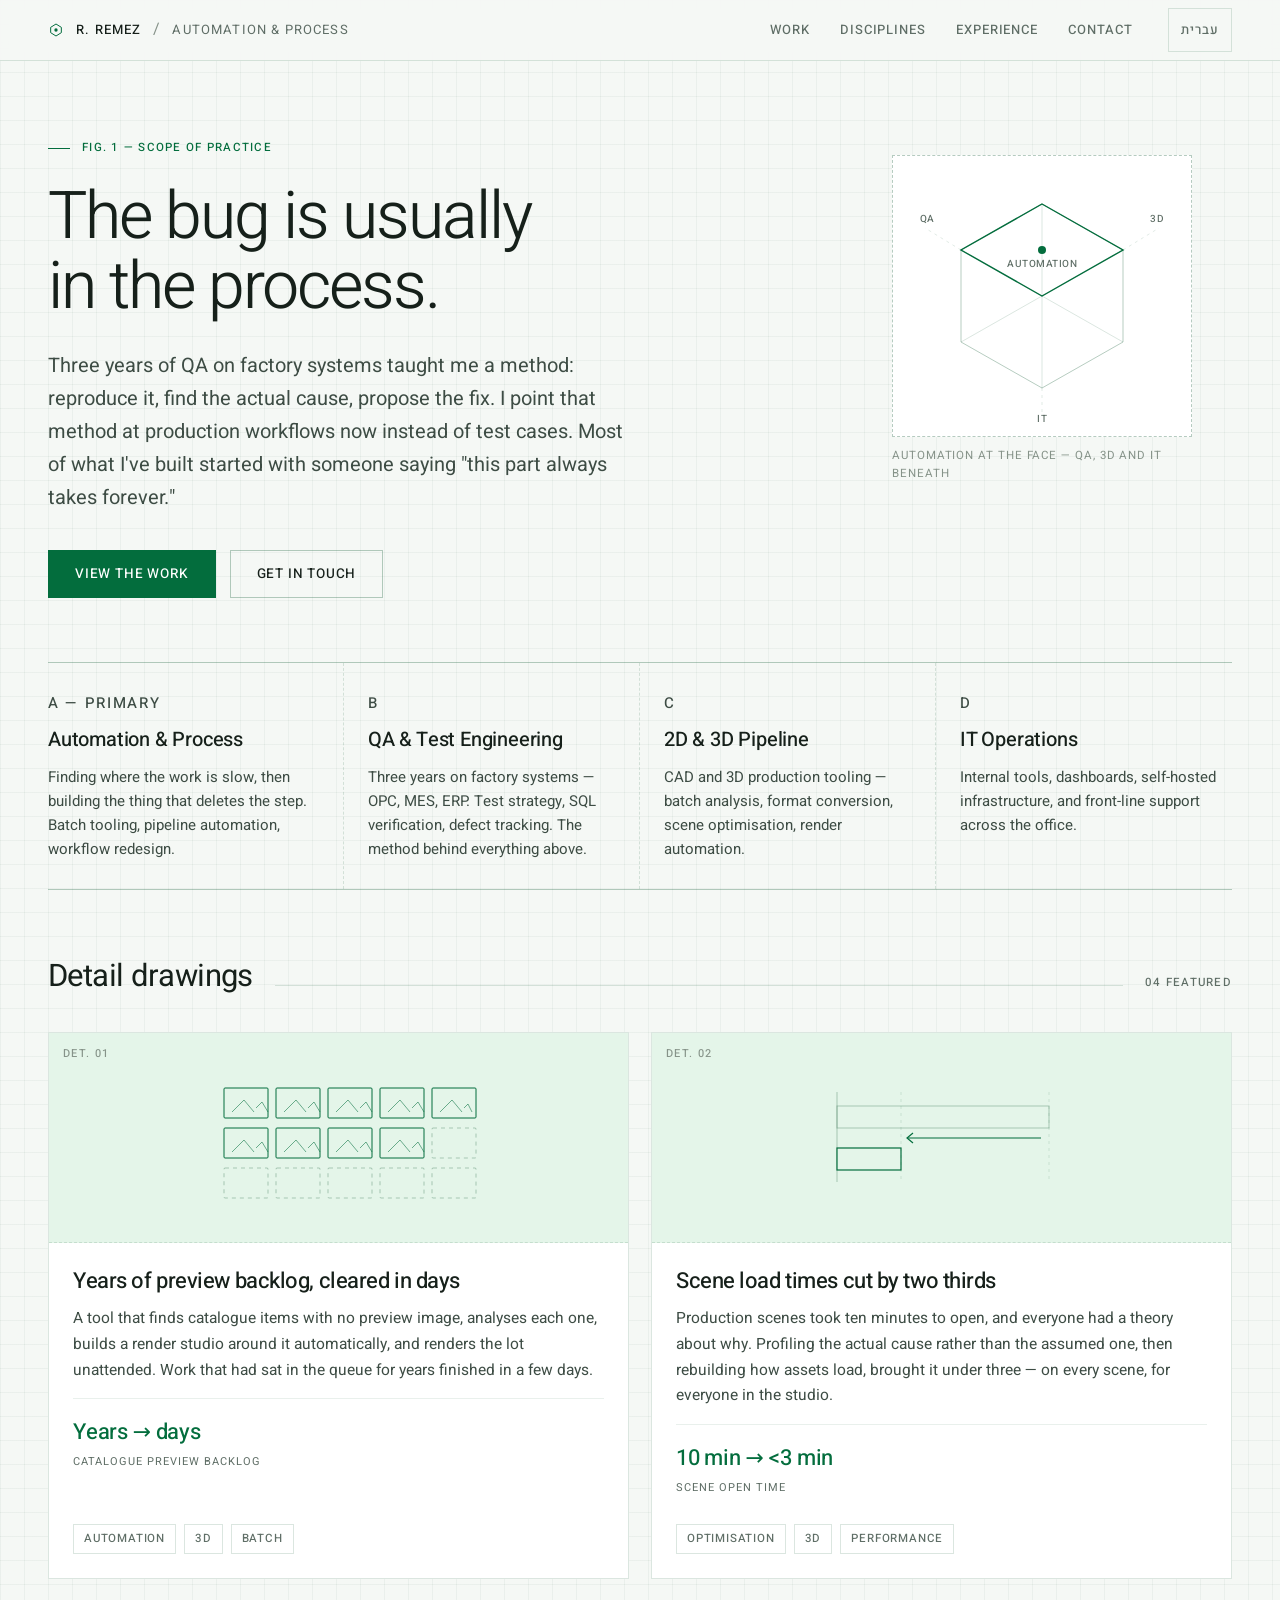
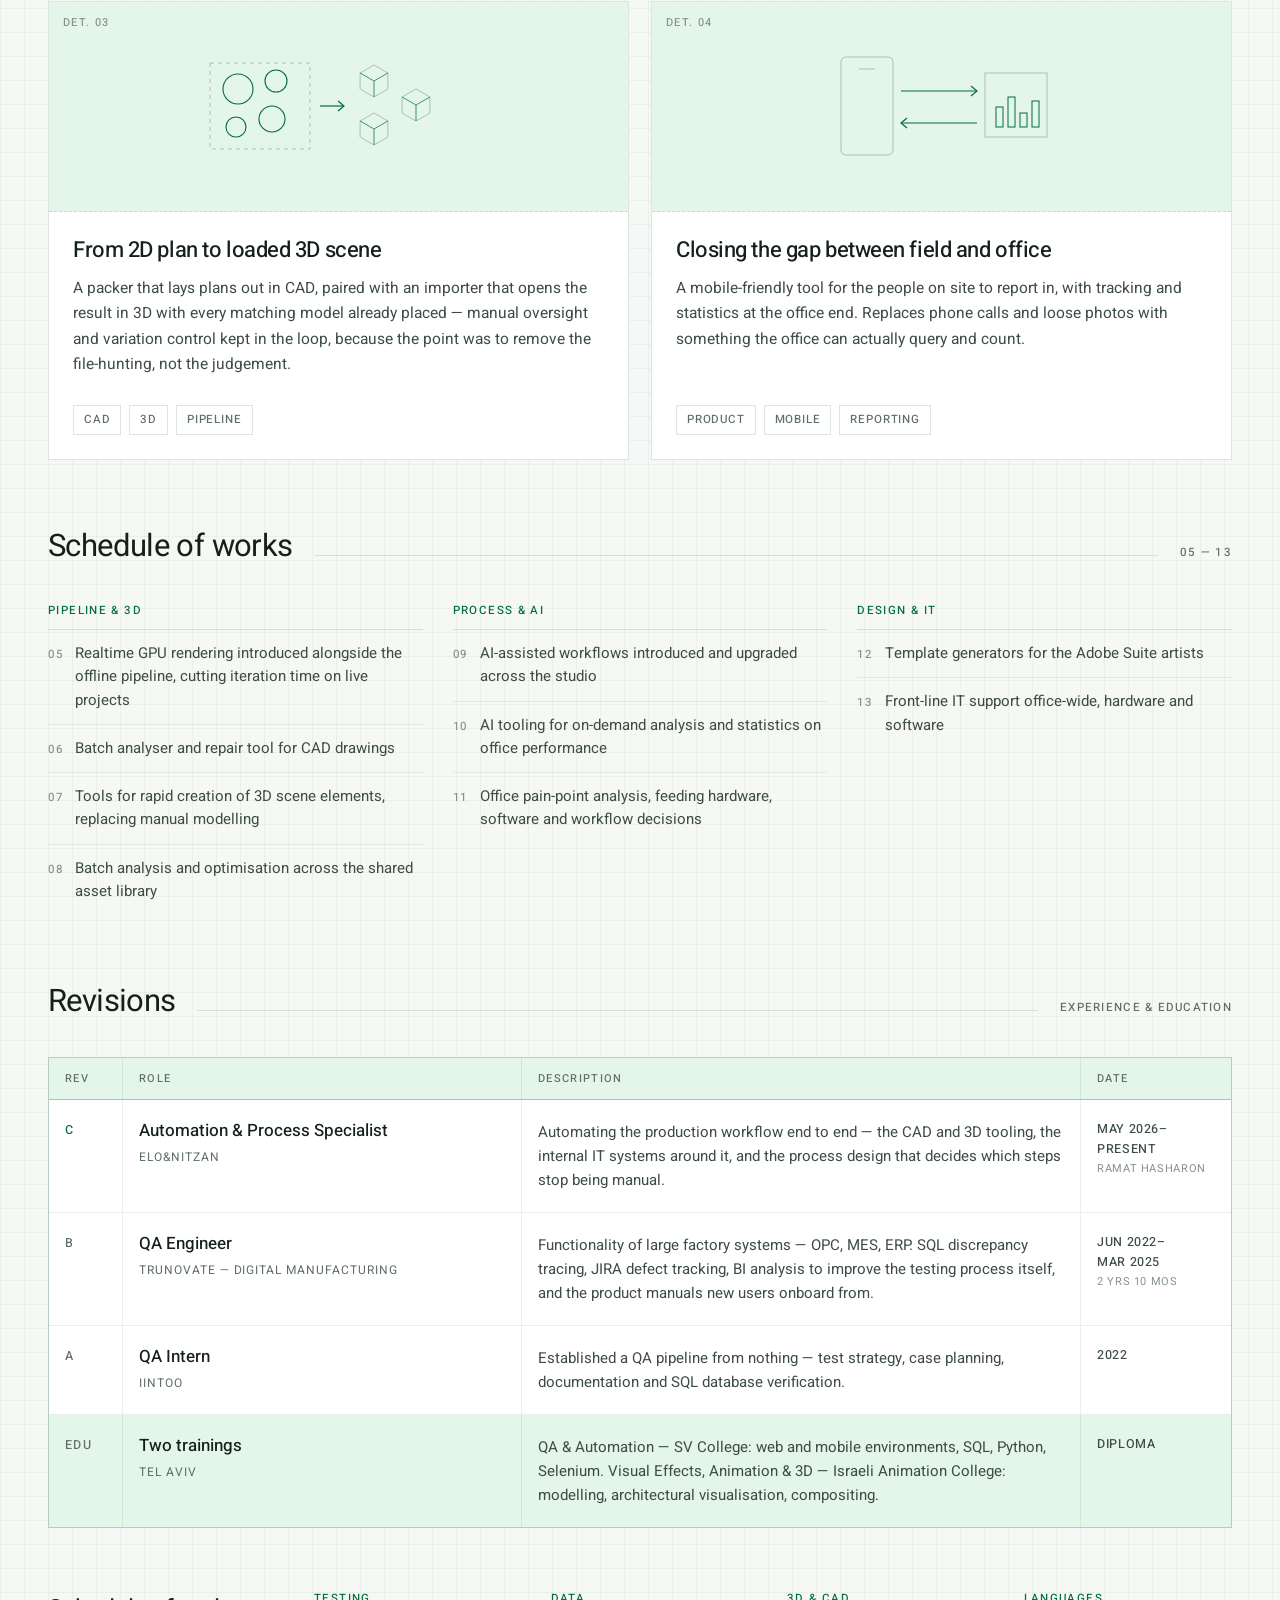
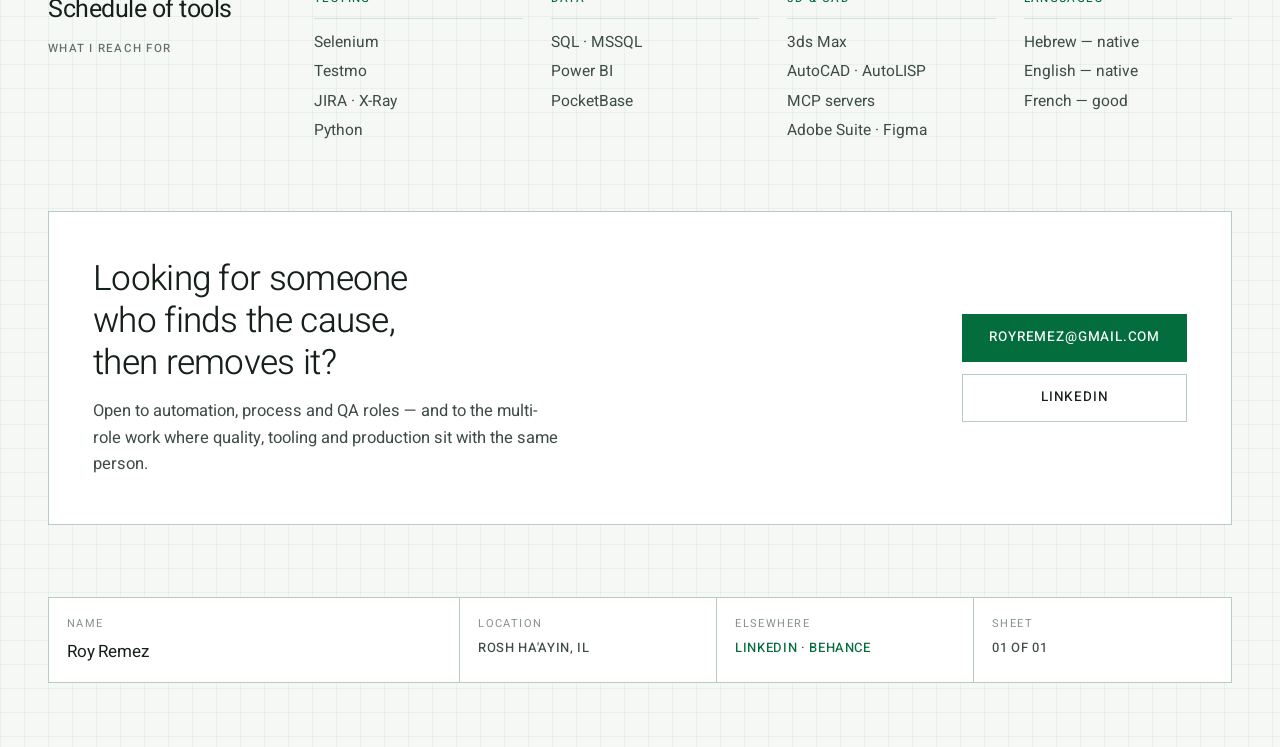
==== commit 92d14832: "Reframe around automation and process; rebuild the work section Framing: QA is no longer the headlin" ====
--- a/en/index.html
+++ b/en/index.html
@@ -3,16 +3,16 @@
 <head>
 <meta charset="utf-8">
 <meta name="viewport" content="width=device-width, initial-scale=1">
-<title>Roy Remez — QA &amp; Automation</title>
-<meta name="description" content="QA and automation engineer. Three years testing OPC, MES and ERP factory systems; now an Automation &amp; Process Specialist building the tooling and workflow around production.">
+<title>Roy Remez — Automation &amp; Process</title>
+<meta name="description" content="Automation and process specialist with a QA background. I find why production work is slow, find the actual cause, then build the tooling that removes the step.">
 <meta name="color-scheme" content="light">
-<meta property="og:title" content="Roy Remez — QA &amp; Automation">
-<meta property="og:description" content="I test the systems that run factories — and rebuild the workflow around them.">
+<meta property="og:title" content="Roy Remez — Automation &amp; Process">
+<meta property="og:description" content="The bug is usually in the process.">
 <meta property="og:type" content="website">
-<link rel="icon" href="data:image/svg+xml,%3Csvg xmlns='http://www.w3.org/2000/svg' viewBox='0 0 24 24' fill='none' stroke='%23276b45' stroke-width='1.6' stroke-linejoin='round'%3E%3Cpath d='M12 3 L20 8 L20 16 L12 21 L4 16 L4 8 Z'/%3E%3Ccircle cx='12' cy='12' r='2.5' fill='%23276b45' stroke='none'/%3E%3C/svg%3E">
 <link rel="alternate" hreflang="he" href="../index.html">
 <link rel="alternate" hreflang="en" href="index.html">
 <link rel="alternate" hreflang="x-default" href="../index.html">
+<link rel="icon" href="data:image/svg+xml,%3Csvg xmlns='http://www.w3.org/2000/svg' viewBox='0 0 24 24' fill='none' stroke='%23276b45' stroke-width='1.6' stroke-linejoin='round'%3E%3Cpath d='M12 3 L20 8 L20 16 L12 21 L4 16 L4 8 Z'/%3E%3Ccircle cx='12' cy='12' r='2.5' fill='%23276b45' stroke='none'/%3E%3C/svg%3E">
 <link rel="stylesheet" href="../assets/styles.css">
 </head>
 <body>
@@ -28,7 +28,7 @@
       </svg>
       <span class="mark-name">R. Remez</span>
       <span class="mark-sep" aria-hidden="true">/</span>
-      <span class="mark-role">QA &amp; Automation</span>
+      <span class="mark-role">Automation &amp; Process</span>
     </div>
     <nav class="nav" aria-label="Sections">
       <a href="#work">Work</a>
@@ -46,8 +46,8 @@
     <div class="wrap">
       <div class="hero-text">
         <p class="tag tag--accent figref">Fig. 1 — Scope of practice</p>
-        <h1>I test the systems that run factories.</h1>
-        <p class="lede">Three years of QA on OPC, MES and ERP platforms — the software layer where a missed defect stops a production line. Now an Automation &amp; Process Specialist, doing that same work one level up: automating what shouldn't be repeated, and rebuilding the workflow around it.</p>
+        <h1>The bug is usually in the process.</h1>
+        <p class="lede">Three years of QA on factory systems taught me a method: reproduce it, find the actual cause, propose the fix. I point that method at production workflows now instead of test cases. Most of what I've built started with someone saying "this part always takes forever."</p>
         <div class="actions">
           <a class="btn btn--solid" href="#work">View the work</a>
           <a class="btn btn--ghost" href="#contact">Get in touch</a>
@@ -56,7 +56,7 @@
 
       <figure class="hero-fig">
         <div class="frame">
-          <svg viewBox="0 0 270 252" fill="none" role="img" aria-label="Diagram: QA on the leading face of a solid, with IT, 3D and process on the supporting planes.">
+          <svg viewBox="0 0 270 252" fill="none" role="img" aria-label="Diagram: automation on the leading face of a solid, with QA, 3D and IT on the supporting planes.">
             <g stroke="var(--rule-strong)" stroke-width="1">
               <path d="M135 34 L216 80 L216 172 L135 218 L54 172 L54 80 Z"></path>
               <path d="M135 34 L135 218 M54 80 L216 172 M216 80 L54 172" stroke="var(--rule)"></path>
@@ -66,15 +66,15 @@
             <g stroke="var(--rule)" stroke-width="0.8" stroke-dasharray="3 4">
               <path d="M54 80 L18 58 M216 80 L252 58 M135 218 L135 244"></path>
             </g>
-            <g fill="var(--muted)" font-family="Heebo, sans-serif" font-size="10" font-weight="500" letter-spacing="0.8" text-anchor="middle" direction="ltr">
-              <text x="135" y="73">QA</text>
-              <text x="20" y="52">IT</text>
+            <g fill="var(--muted)" font-family="Heebo, sans-serif" font-size="10" font-weight="500" letter-spacing="0.5" text-anchor="middle" direction="ltr">
+              <text x="135" y="97">AUTOMATION</text>
+              <text x="20" y="52">QA</text>
               <text x="250" y="52">3D</text>
-              <text x="135" y="252">PROCESS</text>
+              <text x="135" y="252">IT</text>
             </g>
           </svg>
         </div>
-        <figcaption>QA at the face — three supporting planes</figcaption>
+        <figcaption>Automation at the face — QA, 3D and IT beneath</figcaption>
       </figure>
     </div>
   </section>
@@ -84,23 +84,23 @@
       <div class="grid">
         <article class="discipline">
           <p class="tag tag--accent">A — Primary</p>
-          <h3>QA &amp; Automation</h3>
-          <p>Test strategy, pipelines and regression suites. Selenium and Python, SQL verification, JIRA and X-Ray.</p>
+          <h3>Automation &amp; Process</h3>
+          <p>Finding where the work is slow, then building the thing that deletes the step. Batch tooling, pipeline automation, workflow redesign.</p>
         </article>
         <article class="discipline">
           <p class="tag">B</p>
-          <h3>Process</h3>
-          <p>BI analysis on testing itself — finding where quality work is slow, then removing that step.</p>
+          <h3>QA &amp; Test Engineering</h3>
+          <p>Three years on factory systems — OPC, MES, ERP. Test strategy, SQL verification, defect tracking. The method behind everything above.</p>
         </article>
         <article class="discipline">
           <p class="tag">C</p>
-          <h3>IT Operations</h3>
-          <p>Internal tooling, dashboards and self-hosted infrastructure for small teams.</p>
+          <h3>2D &amp; 3D Pipeline</h3>
+          <p>CAD and 3D production tooling — batch analysis, format conversion, scene optimisation, render automation.</p>
         </article>
         <article class="discipline">
           <p class="tag">D</p>
-          <h3>2D &amp; 3D Tooling</h3>
-          <p>The CAD and 3D pipeline itself — solvers, batch converters and launchers that take the manual step out of production.</p>
+          <h3>IT Operations</h3>
+          <p>Internal tools, dashboards, self-hosted infrastructure, and front-line support across the office.</p>
         </article>
       </div>
     </div>
@@ -111,7 +111,7 @@
       <div class="sec-head">
         <h2>Detail drawings</h2>
         <span class="fill" aria-hidden="true"></span>
-        <span class="tag">04 selected</span>
+        <span class="tag">04 featured</span>
       </div>
 
       <div class="work-grid">
@@ -120,32 +120,49 @@
           <div class="card-fig">
             <span class="det">Det. 01</span>
             <svg width="290" height="150" viewBox="0 0 290 150" fill="none" aria-hidden="true">
-              <rect x="12" y="12" width="266" height="126" stroke="var(--rule-strong)" stroke-width="1" stroke-dasharray="5 5"></rect>
-              <g stroke="var(--accent)" stroke-width="1.1">
-                <circle cx="62" cy="72" r="27"></circle>
-                <circle cx="120" cy="48" r="19"></circle>
-                <circle cx="122" cy="103" r="20"></circle>
-                <circle cx="182" cy="70" r="30"></circle>
-                <circle cx="235" cy="46" r="16"></circle>
-                <circle cx="238" cy="102" r="21"></circle>
+              <g stroke="var(--accent)" fill="var(--accent-wash)" stroke-width="1">
+                <rect x="30" y="26" width="44" height="30" rx="1"></rect>
+                <rect x="82" y="26" width="44" height="30" rx="1"></rect>
+                <rect x="134" y="26" width="44" height="30" rx="1"></rect>
+                <rect x="186" y="26" width="44" height="30" rx="1"></rect>
+                <rect x="238" y="26" width="44" height="30" rx="1"></rect>
+                <rect x="30" y="66" width="44" height="30" rx="1"></rect>
+                <rect x="82" y="66" width="44" height="30" rx="1"></rect>
+                <rect x="134" y="66" width="44" height="30" rx="1"></rect>
+                <rect x="186" y="66" width="44" height="30" rx="1"></rect>
+              </g>
+              <g stroke="var(--accent)" stroke-width="1" stroke-opacity="0.55">
+                <path d="M38 50 L50 38 L60 50 M62 46 L68 40 L74 50"></path>
+                <path d="M90 50 L102 38 L112 50 M114 46 L120 40 L126 50"></path>
+                <path d="M142 50 L154 38 L164 50 M166 46 L172 40 L178 50"></path>
+                <path d="M194 50 L206 38 L216 50 M218 46 L224 40 L230 50"></path>
+                <path d="M246 50 L258 38 L268 50 M270 46 L274 42 L278 50"></path>
+                <path d="M38 90 L50 78 L60 90 M62 86 L68 80 L74 90"></path>
+                <path d="M90 90 L102 78 L112 90 M114 86 L120 80 L126 90"></path>
+                <path d="M142 90 L154 78 L164 90 M166 86 L172 80 L178 90"></path>
+                <path d="M194 90 L206 78 L216 90 M218 86 L224 80 L230 90"></path>
+              </g>
+              <g stroke="var(--rule-strong)" stroke-width="1" stroke-dasharray="4 4">
+                <rect x="238" y="66" width="44" height="30" rx="1"></rect>
+                <rect x="30" y="106" width="44" height="30" rx="1"></rect>
+                <rect x="82" y="106" width="44" height="30" rx="1"></rect>
+                <rect x="134" y="106" width="44" height="30" rx="1"></rect>
+                <rect x="186" y="106" width="44" height="30" rx="1"></rect>
+                <rect x="238" y="106" width="44" height="30" rx="1"></rect>
               </g>
             </svg>
           </div>
           <div class="card-body">
-            <h3>The layout tool that stopped guessing</h3>
-            <p>A CAD packing routine jammed at 55% coverage, so operators re-shuffled layouts 50–100 times hoping for a fit. I replaced it with force-biased relaxation — benchmarked in Python, then ported to AutoLISP.</p>
+            <h3>Years of preview backlog, cleared in days</h3>
+            <p>A tool that finds catalogue items with no preview image, analyses each one, builds a render studio around it automatically, and renders the lot unattended. Work that had sat in the queue for years finished in a few days.</p>
             <div class="metrics">
               <div class="metric">
-                <b>42 → 100%</b>
-                <span>Success at 62% fill</span>
-              </div>
-              <div class="metric metric--plain">
-                <b>17 → 83%</b>
-                <span>At 70% fill</span>
+                <b>Years → days</b>
+                <span>Catalogue preview backlog</span>
               </div>
             </div>
             <ul class="chips">
-              <li>Process</li><li>Python</li><li>AutoLISP</li>
+              <li>Automation</li><li>3D</li><li>Batch</li>
             </ul>
           </div>
         </article>
@@ -153,26 +170,30 @@
         <article class="card">
           <div class="card-fig">
             <span class="det">Det. 02</span>
-            <svg width="290" height="150" viewBox="0 0 290 150" fill="none" stroke-width="1" aria-hidden="true">
-              <g stroke="var(--rule-strong)">
-                <rect x="20" y="18" width="76" height="42" rx="2"></rect>
-                <rect x="107" y="18" width="76" height="42" rx="2"></rect>
-                <rect x="194" y="18" width="76" height="42" rx="2"></rect>
-                <rect x="107" y="94" width="76" height="42" rx="2"></rect>
-              </g>
-              <g stroke="var(--accent)">
-                <path d="M58 60 L145 94 M145 60 L145 94 M232 60 L145 94"></path>
-              </g>
-              <g fill="var(--muted)" font-family="Heebo, sans-serif" font-size="9.5" font-weight="500" letter-spacing="0.5" text-anchor="middle" direction="ltr">
-                <text x="58" y="43">DEV</text><text x="145" y="43">STAGE</text><text x="232" y="43">PROD</text><text x="145" y="119">RUNNER</text>
+            <svg width="290" height="150" viewBox="0 0 290 150" fill="none" aria-hidden="true">
+              <path d="M40 30 L40 120" stroke="var(--rule-strong)" stroke-width="1"></path>
+              <rect x="40" y="44" width="212" height="22" stroke="var(--rule-strong)" stroke-width="1"></rect>
+              <rect x="40" y="86" width="64" height="22" stroke="var(--accent)" fill="var(--accent-wash)" stroke-width="1.2"></rect>
+              <g stroke="var(--rule)" stroke-width="0.8" stroke-dasharray="3 4">
+                <path d="M104 30 L104 120 M252 30 L252 120"></path>
+              </g>
+              <g stroke="var(--accent)" stroke-width="1.2">
+                <path d="M244 76 L110 76"></path>
+                <path d="M116 71 L110 76 L116 81"></path>
               </g>
             </svg>
           </div>
           <div class="card-body">
-            <h3>One runner for every environment</h3>
-            <p>Environments and their locators declared in XML, credentials kept out of source, driven from a small desk tool — replacing a folder of near-identical Selenium scripts that each drifted on their own schedule.</p>
+            <h3>Scene load times cut by two thirds</h3>
+            <p>Production scenes took ten minutes to open, and everyone had a theory about why. Profiling the actual cause rather than the assumed one, then rebuilding how assets load, brought it under three — on every scene, for everyone in the studio.</p>
+            <div class="metrics">
+              <div class="metric">
+                <b>10 min → &lt;3 min</b>
+                <span>Scene open time</span>
+              </div>
+            </div>
             <ul class="chips">
-              <li>Selenium</li><li>Python</li><li>QA</li>
+              <li>Optimisation</li><li>3D</li><li>Performance</li>
             </ul>
           </div>
         </article>
@@ -180,22 +201,35 @@
         <article class="card">
           <div class="card-fig">
             <span class="det">Det. 03</span>
-            <svg width="290" height="150" viewBox="0 0 290 150" fill="none" stroke-width="1" aria-hidden="true">
-              <rect x="18" y="16" width="254" height="118" stroke="var(--rule-strong)"></rect>
-              <path d="M18 44 L272 44 M78 44 L78 134" stroke="var(--rule-strong)"></path>
-              <g stroke="var(--accent)">
-                <path d="M96 62 L200 62 M96 78 L246 78 M96 94 L172 94 M96 110 L224 110"></path>
-              </g>
-              <g stroke="var(--rule)">
-                <path d="M32 60 L64 60 M32 76 L64 76 M32 92 L64 92"></path>
+            <svg width="290" height="150" viewBox="0 0 290 150" fill="none" aria-hidden="true">
+              <rect x="16" y="32" width="100" height="86" stroke="var(--rule-strong)" stroke-width="1" stroke-dasharray="4 4"></rect>
+              <g stroke="var(--accent)" stroke-width="1.1">
+                <circle cx="44" cy="58" r="15"></circle>
+                <circle cx="82" cy="50" r="11"></circle>
+                <circle cx="78" cy="88" r="13"></circle>
+                <circle cx="42" cy="96" r="10"></circle>
+              </g>
+              <g stroke="var(--accent)" stroke-width="1.2">
+                <path d="M126 75 L150 75"></path>
+                <path d="M144 70 L150 75 L144 80"></path>
+              </g>
+              <g stroke="var(--rule-strong)" stroke-width="1">
+                <path d="M180 34 L193.9 42 L193.9 58 L180 66 L166.1 58 L166.1 42 Z"></path>
+                <path d="M222 58 L235.9 66 L235.9 82 L222 90 L208.1 82 L208.1 66 Z"></path>
+                <path d="M180 82 L193.9 90 L193.9 106 L180 114 L166.1 106 L166.1 90 Z"></path>
+              </g>
+              <g stroke="var(--accent)" stroke-width="0.9" stroke-opacity="0.8">
+                <path d="M180 50 L180 66 M180 50 L166.1 42 M180 50 L193.9 42"></path>
+                <path d="M222 74 L222 90 M222 74 L208.1 66 M222 74 L235.9 66"></path>
+                <path d="M180 98 L180 114 M180 98 L166.1 90 M180 98 L193.9 90"></path>
               </g>
             </svg>
           </div>
           <div class="card-body">
-            <h3>Operations dashboard</h3>
-            <p>Personnel records, asset tracking and CAD launching pulled onto one self-hosted surface, so the studio stopped running on spreadsheets and tribal knowledge.</p>
+            <h3>From 2D plan to loaded 3D scene</h3>
+            <p>A packer that lays plans out in CAD, paired with an importer that opens the result in 3D with every matching model already placed — manual oversight and variation control kept in the loop, because the point was to remove the file-hunting, not the judgement.</p>
             <ul class="chips">
-              <li>IT</li><li>PocketBase</li>
+              <li>CAD</li><li>3D</li><li>Pipeline</li>
             </ul>
           </div>
         </article>
@@ -203,37 +237,70 @@
         <article class="card">
           <div class="card-fig">
             <span class="det">Det. 04</span>
-            <svg width="290" height="150" viewBox="0 0 290 150" fill="none" stroke-width="1" aria-hidden="true">
-              <g stroke="var(--rule-strong)">
-                <rect x="16" y="52" width="54" height="40" rx="2"></rect>
-                <rect x="118" y="52" width="54" height="40" rx="2"></rect>
-                <rect x="220" y="52" width="54" height="40" rx="2"></rect>
-              </g>
-              <g stroke="var(--accent)">
-                <path d="M70 72 L112 72 M172 72 L214 72"></path>
-                <path d="M106 66 L112 72 L106 78 M208 66 L214 72 L208 78"></path>
-                <circle cx="94" cy="72" r="9"></circle>
-                <circle cx="196" cy="72" r="9"></circle>
-                <path d="M94 60 L94 66 M94 78 L94 84 M196 60 L196 66 M196 78 L196 84"></path>
-              </g>
-              <g stroke="var(--rule)" stroke-dasharray="3 4">
-                <path d="M43 92 L43 128 L247 128 L247 92"></path>
-              </g>
-              <g fill="var(--muted)" font-family="Heebo, sans-serif" font-size="9.5" font-weight="500" letter-spacing="0.5" text-anchor="middle" direction="ltr">
-                <text x="43" y="76">CAD</text><text x="145" y="76">CONVERT</text><text x="247" y="76">3D</text>
-                <text x="145" y="142">REUSABLE LIBRARY</text>
+            <svg width="290" height="150" viewBox="0 0 290 150" fill="none" aria-hidden="true">
+              <rect x="44" y="26" width="52" height="98" rx="5" stroke="var(--rule-strong)" stroke-width="1"></rect>
+              <path d="M62 38 L78 38" stroke="var(--rule-strong)" stroke-width="1"></path>
+              <rect x="188" y="42" width="62" height="64" stroke="var(--rule-strong)" stroke-width="1"></rect>
+              <g stroke="var(--accent)" fill="var(--accent-wash)" stroke-width="1">
+                <rect x="199" y="76" width="7" height="20"></rect>
+                <rect x="211" y="66" width="7" height="30"></rect>
+                <rect x="223" y="82" width="7" height="14"></rect>
+                <rect x="235" y="70" width="7" height="26"></rect>
+              </g>
+              <g stroke="var(--accent)" stroke-width="1.2">
+                <path d="M104 60 L180 60"></path>
+                <path d="M174 55 L180 60 L174 65"></path>
+                <path d="M180 92 L104 92"></path>
+                <path d="M110 87 L104 92 L110 97"></path>
               </g>
             </svg>
           </div>
           <div class="card-body">
-            <h3>Tools that removed the manual step</h3>
-            <p>The 2D/3D pipeline itself, built out over time: a scatter command set for AutoCAD, batch format conversion, a CAD launcher, and a reusable product-block library — plus MCP servers that let an agent drive 3ds Max and AutoCAD directly.</p>
+            <h3>Closing the gap between field and office</h3>
+            <p>A mobile-friendly tool for the people on site to report in, with tracking and statistics at the office end. Replaces phone calls and loose photos with something the office can actually query and count.</p>
             <ul class="chips">
-              <li>AutoLISP</li><li>3ds Max</li><li>MCP</li>
+              <li>Product</li><li>Mobile</li><li>Reporting</li>
             </ul>
           </div>
         </article>
 
+      </div>
+    </div>
+  </section>
+
+  <section class="schedule">
+    <div class="wrap">
+      <div class="sec-head">
+        <h2>Schedule of works</h2>
+        <span class="fill" aria-hidden="true"></span>
+        <span class="tag">05 — 13</span>
+      </div>
+
+      <div class="sched-grid">
+        <div class="sched-col">
+          <h3>Pipeline &amp; 3D</h3>
+          <ul>
+            <li><span class="sched-num">05</span><span>Realtime GPU rendering introduced alongside the offline pipeline, cutting iteration time on live projects</span></li>
+            <li><span class="sched-num">06</span><span>Batch analyser and repair tool for CAD drawings</span></li>
+            <li><span class="sched-num">07</span><span>Tools for rapid creation of 3D scene elements, replacing manual modelling</span></li>
+            <li><span class="sched-num">08</span><span>Batch analysis and optimisation across the shared asset library</span></li>
+          </ul>
+        </div>
+        <div class="sched-col">
+          <h3>Process &amp; AI</h3>
+          <ul>
+            <li><span class="sched-num">09</span><span>AI-assisted workflows introduced and upgraded across the studio</span></li>
+            <li><span class="sched-num">10</span><span>AI tooling for on-demand analysis and statistics on office performance</span></li>
+            <li><span class="sched-num">11</span><span>Office pain-point analysis, feeding hardware, software and workflow decisions</span></li>
+          </ul>
+        </div>
+        <div class="sched-col">
+          <h3>Design &amp; IT</h3>
+          <ul>
+            <li><span class="sched-num">12</span><span>Template generators for the Adobe Suite artists</span></li>
+            <li><span class="sched-num">13</span><span>Front-line IT support office-wide, hardware and software</span></li>
+          </ul>
+        </div>
       </div>
     </div>
   </section>
@@ -325,8 +392,8 @@
     <div class="wrap">
       <div class="contact-panel">
         <div>
-          <h2>Looking for someone who tests and then fixes the process?</h2>
-          <p>Open to QA and automation roles, and to the multi-role work where quality, tooling and production sit with the same person.</p>
+          <h2>Looking for someone who finds the cause, then removes it?</h2>
+          <p>Open to automation, process and QA roles — and to the multi-role work where quality, tooling and production sit with the same person.</p>
         </div>
         <div class="contact-actions">
           <a class="btn btn--solid" href="mailto:royremez@gmail.com">royremez@gmail.com</a>
--- a/assets/styles.css
+++ b/assets/styles.css
@@ -603,3 +603,45 @@
   color: var(--muted);
 }
 .lang:hover { color: var(--accent); border-color: var(--accent); text-decoration: none; }
+
+/* ---------- Schedule of works ---------- */
+
+.schedule .wrap { padding-block: 62px 0; }
+.sched-grid {
+  display: grid;
+  grid-template-columns: repeat(3, minmax(0, 1fr));
+  gap: 30px;
+}
+.sched-col h3 {
+  font-size: 11.5px;
+  font-weight: 500;
+  letter-spacing: 0.12em;
+  text-transform: uppercase;
+  color: var(--accent);
+  border-bottom: 1px solid var(--rule);
+  padding-bottom: 9px;
+}
+.sched-col li {
+  display: flex;
+  gap: 12px;
+  align-items: baseline;
+  font-size: 15px;
+  line-height: 1.55;
+  color: var(--body);
+  padding-block: 12px;
+  border-bottom: 1px solid var(--rule-faint);
+}
+.sched-col li:last-child { border-bottom: 0; }
+.sched-num {
+  flex: 0 0 auto;
+  font-size: 11.5px;
+  font-weight: 500;
+  color: var(--dim);
+  font-variant-numeric: tabular-nums;
+  letter-spacing: 0.06em;
+}
+[dir="rtl"] .sched-col h3 { letter-spacing: 0; text-transform: none; }
+[dir="rtl"] .sched-col li { line-height: 1.7; }
+
+@media (max-width: 1080px) { .sched-grid { grid-template-columns: repeat(2, minmax(0, 1fr)); gap: 24px 30px; } }
+@media (max-width: 620px)  { .sched-grid { grid-template-columns: minmax(0, 1fr); } }
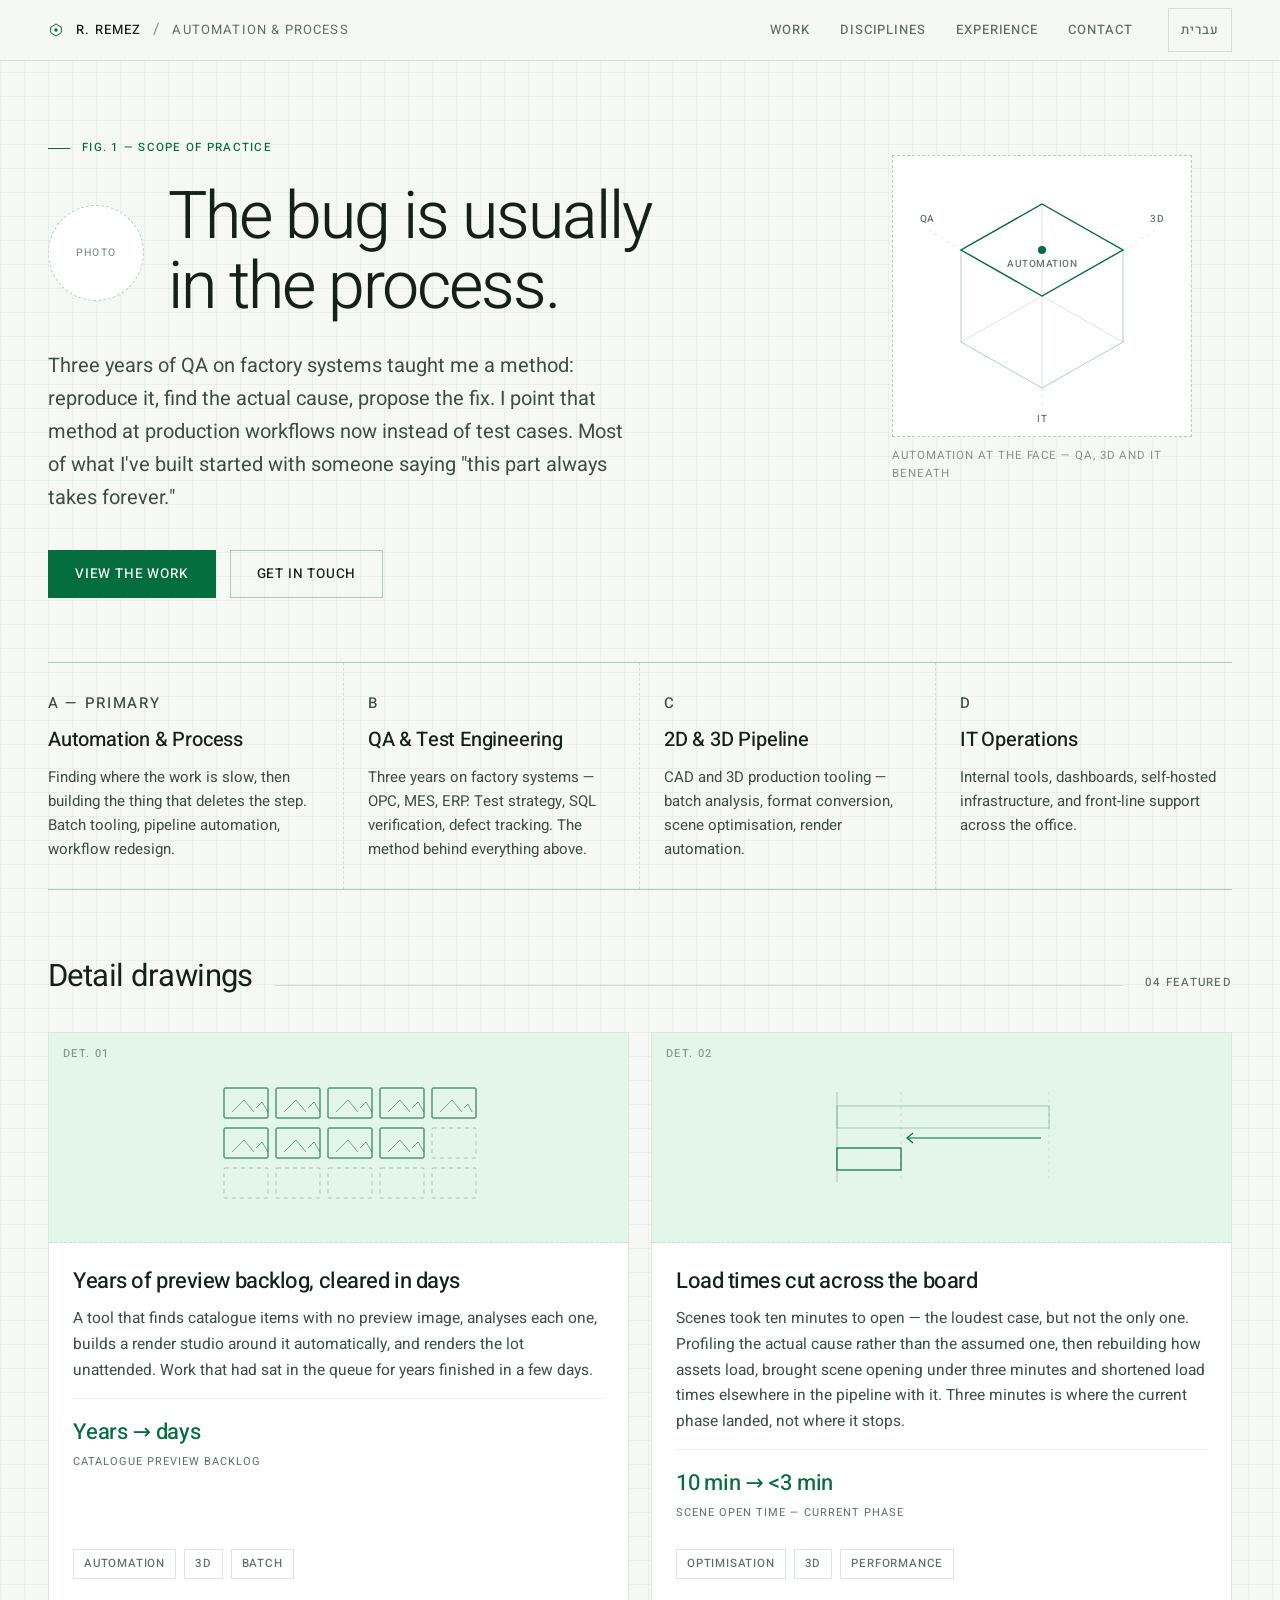
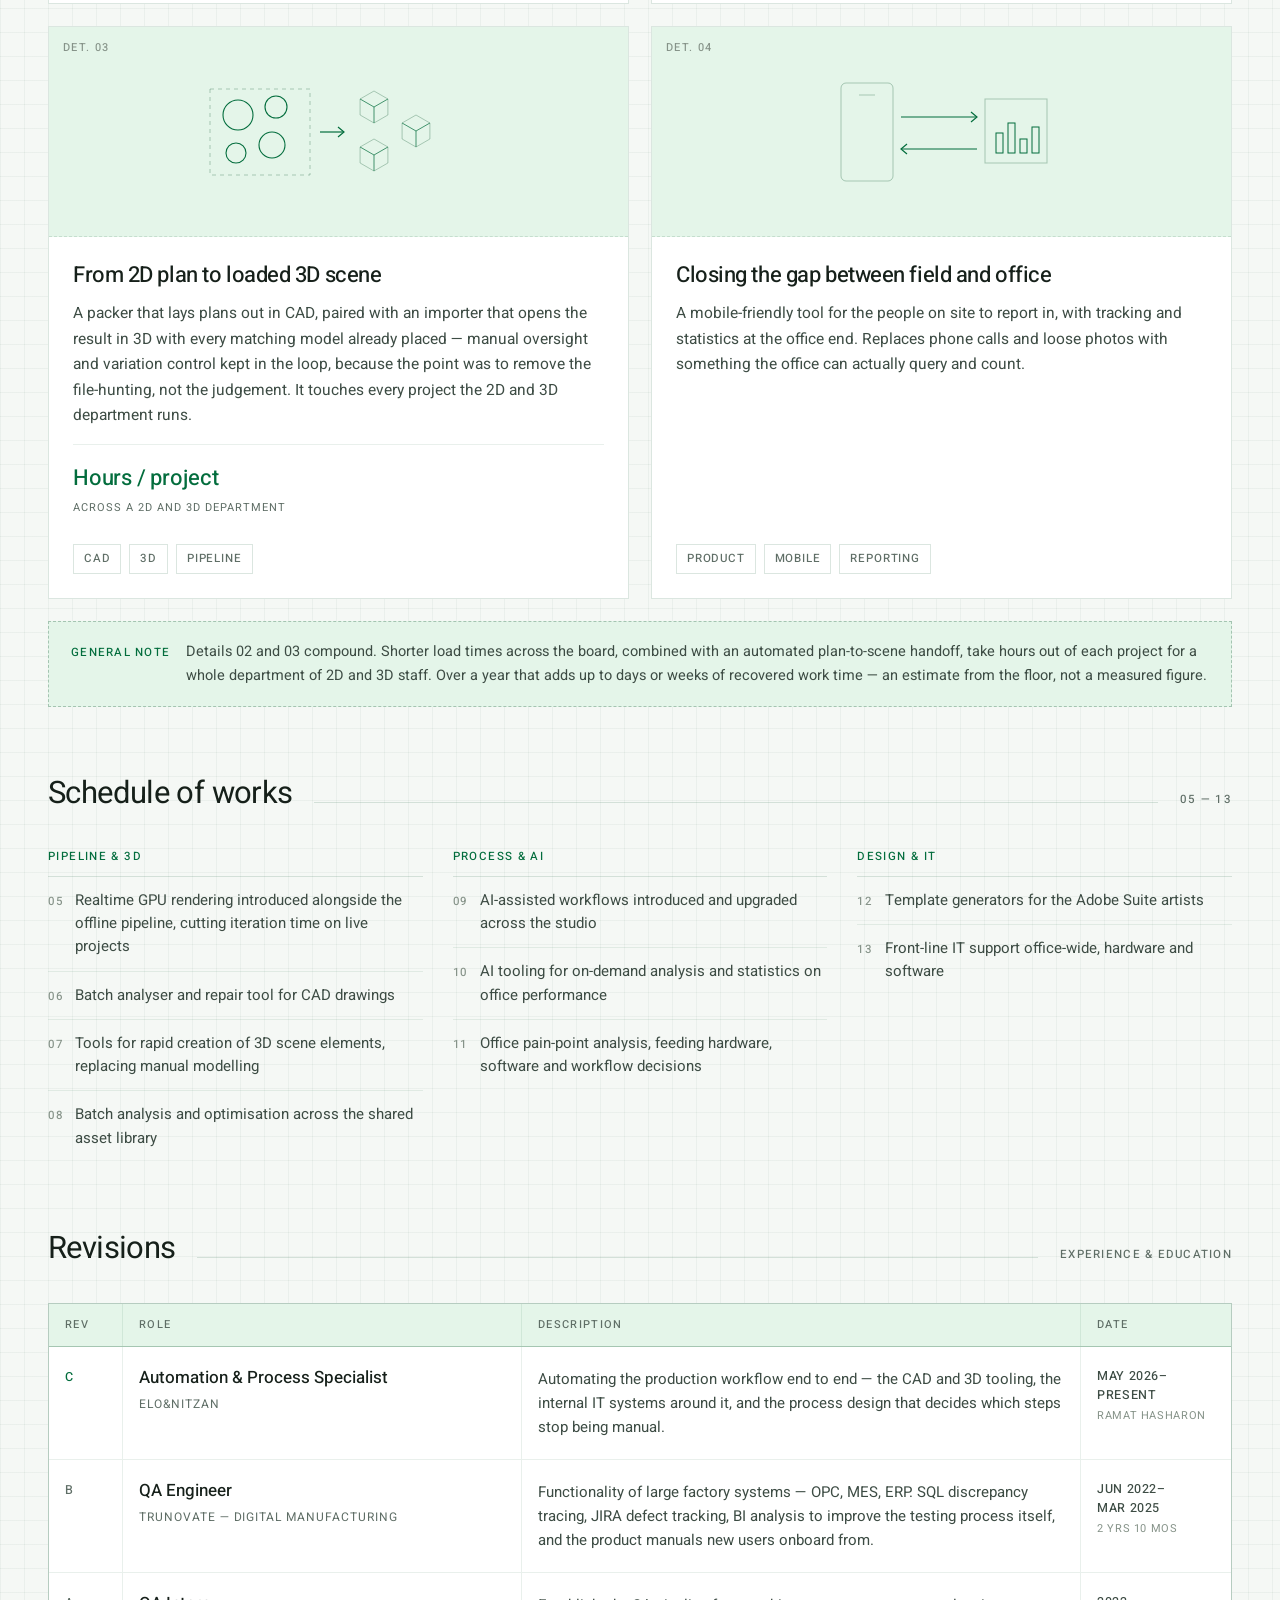
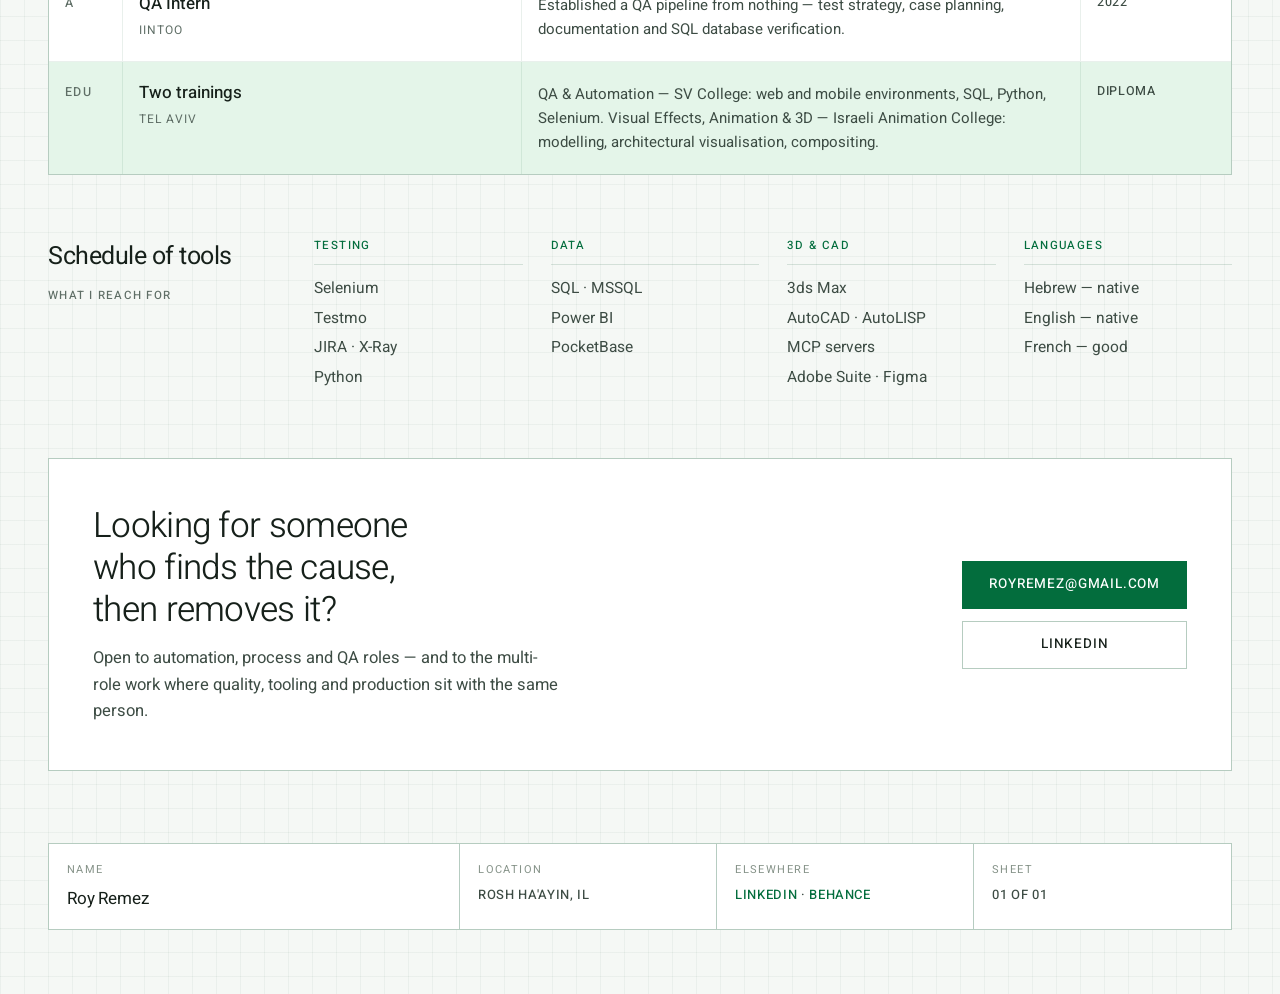
==== commit 0db615c2: "Sharpen details 02 and 03; add portrait and demo-media slots Det. 02 broadened from scene-open time " ====
--- a/en/index.html
+++ b/en/index.html
@@ -46,13 +46,18 @@
     <div class="wrap">
       <div class="hero-text">
         <p class="tag tag--accent figref">Fig. 1 — Scope of practice</p>
-        <h1>The bug is usually in the process.</h1>
+        <div class="hero-head">
+          <!-- Portrait: replace the div below with
+               <img class="portrait" src="../assets/media/portrait.jpg" alt="Roy Remez" width="96" height="96"> -->
+          <div class="portrait portrait--placeholder">Photo</div>
+          <h1>The bug is usually in the process.</h1>
+        </div>
         <p class="lede">Three years of QA on factory systems taught me a method: reproduce it, find the actual cause, propose the fix. I point that method at production workflows now instead of test cases. Most of what I've built started with someone saying "this part always takes forever."</p>
         <div class="actions">
           <a class="btn btn--solid" href="#work">View the work</a>
           <a class="btn btn--ghost" href="#contact">Get in touch</a>
         </div>
-      </div>
+        </div>
 
       <figure class="hero-fig">
         <div class="frame">
@@ -119,6 +124,9 @@
         <article class="card">
           <div class="card-fig">
             <span class="det">Det. 01</span>
+            <!-- Optional demo media: drop in
+                 <img src="../assets/media/det-01.gif" alt="Preview render tool">
+                 or a muted looping <video>; it replaces the drawing. -->
             <svg width="290" height="150" viewBox="0 0 290 150" fill="none" aria-hidden="true">
               <g stroke="var(--accent)" fill="var(--accent-wash)" stroke-width="1">
                 <rect x="30" y="26" width="44" height="30" rx="1"></rect>
@@ -170,6 +178,9 @@
         <article class="card">
           <div class="card-fig">
             <span class="det">Det. 02</span>
+            <!-- Optional demo media: drop in
+                 <img src="../assets/media/det-02.gif" alt="Load time improvement">
+                 or a muted looping <video>; it replaces the drawing. -->
             <svg width="290" height="150" viewBox="0 0 290 150" fill="none" aria-hidden="true">
               <path d="M40 30 L40 120" stroke="var(--rule-strong)" stroke-width="1"></path>
               <rect x="40" y="44" width="212" height="22" stroke="var(--rule-strong)" stroke-width="1"></rect>
@@ -184,12 +195,12 @@
             </svg>
           </div>
           <div class="card-body">
-            <h3>Scene load times cut by two thirds</h3>
-            <p>Production scenes took ten minutes to open, and everyone had a theory about why. Profiling the actual cause rather than the assumed one, then rebuilding how assets load, brought it under three — on every scene, for everyone in the studio.</p>
+            <h3>Load times cut across the board</h3>
+            <p>Scenes took ten minutes to open — the loudest case, but not the only one. Profiling the actual cause rather than the assumed one, then rebuilding how assets load, brought scene opening under three minutes and shortened load times elsewhere in the pipeline with it. Three minutes is where the current phase landed, not where it stops.</p>
             <div class="metrics">
               <div class="metric">
                 <b>10 min → &lt;3 min</b>
-                <span>Scene open time</span>
+                <span>Scene open time — current phase</span>
               </div>
             </div>
             <ul class="chips">
@@ -201,6 +212,9 @@
         <article class="card">
           <div class="card-fig">
             <span class="det">Det. 03</span>
+            <!-- Optional demo media: drop in
+                 <img src="../assets/media/det-03.gif" alt="Plan to 3D scene import">
+                 or a muted looping <video>; it replaces the drawing. -->
             <svg width="290" height="150" viewBox="0 0 290 150" fill="none" aria-hidden="true">
               <rect x="16" y="32" width="100" height="86" stroke="var(--rule-strong)" stroke-width="1" stroke-dasharray="4 4"></rect>
               <g stroke="var(--accent)" stroke-width="1.1">
@@ -227,7 +241,13 @@
           </div>
           <div class="card-body">
             <h3>From 2D plan to loaded 3D scene</h3>
-            <p>A packer that lays plans out in CAD, paired with an importer that opens the result in 3D with every matching model already placed — manual oversight and variation control kept in the loop, because the point was to remove the file-hunting, not the judgement.</p>
+            <p>A packer that lays plans out in CAD, paired with an importer that opens the result in 3D with every matching model already placed — manual oversight and variation control kept in the loop, because the point was to remove the file-hunting, not the judgement. It touches every project the 2D and 3D department runs.</p>
+            <div class="metrics">
+              <div class="metric">
+                <b>Hours / project</b>
+                <span>Across a 2D and 3D department</span>
+              </div>
+            </div>
             <ul class="chips">
               <li>CAD</li><li>3D</li><li>Pipeline</li>
             </ul>
@@ -237,6 +257,9 @@
         <article class="card">
           <div class="card-fig">
             <span class="det">Det. 04</span>
+            <!-- Optional demo media: drop in
+                 <img src="../assets/media/det-04.gif" alt="Field reporting tool">
+                 or a muted looping <video>; it replaces the drawing. -->
             <svg width="290" height="150" viewBox="0 0 290 150" fill="none" aria-hidden="true">
               <rect x="44" y="26" width="52" height="98" rx="5" stroke="var(--rule-strong)" stroke-width="1"></rect>
               <path d="M62 38 L78 38" stroke="var(--rule-strong)" stroke-width="1"></path>
@@ -265,6 +288,11 @@
         </article>
 
       </div>
+
+      <aside class="gen-note">
+        <span class="tag tag--accent">General note</span>
+        <p>Details 02 and 03 compound. Shorter load times across the board, combined with an automated plan-to-scene handoff, take hours out of each project for a whole department of 2D and 3D staff. Over a year that adds up to days or weeks of recovered work time — an estimate from the floor, not a measured figure.</p>
+      </aside>
     </div>
   </section>
 
--- a/assets/styles.css
+++ b/assets/styles.css
@@ -645,3 +645,69 @@
 
 @media (max-width: 1080px) { .sched-grid { grid-template-columns: repeat(2, minmax(0, 1fr)); gap: 24px 30px; } }
 @media (max-width: 620px)  { .sched-grid { grid-template-columns: minmax(0, 1fr); } }
+
+/* ---------- Portrait ----------
+   .portrait works on an <img> directly; the placeholder variant is a
+   dashed slot until a real photo is dropped in. */
+
+.hero-head { display: flex; align-items: center; gap: 24px; }
+.portrait {
+  width: 96px;
+  height: 96px;
+  flex: 0 0 96px;
+  border-radius: 50%;
+  object-fit: cover;
+  border: 1px solid var(--rule-strong);
+  background: var(--panel);
+}
+.portrait--placeholder {
+  border-style: dashed;
+  display: flex;
+  align-items: center;
+  justify-content: center;
+  font-size: 10.5px;
+  font-weight: 500;
+  letter-spacing: 0.12em;
+  text-transform: uppercase;
+  color: var(--dim);
+}
+[dir="rtl"] .portrait--placeholder { letter-spacing: 0; text-transform: none; }
+
+/* ---------- Card media ----------
+   Drop an <img> or a muted looping <video> into .card-fig and it fills
+   the frame, replacing the line drawing. */
+
+.card-fig img,
+.card-fig video {
+  width: 100%;
+  height: 100%;
+  object-fit: cover;
+  display: block;
+}
+.card-fig:has(img),
+.card-fig:has(video) { background: var(--panel); padding: 0; }
+
+/* ---------- General note ---------- */
+
+.gen-note {
+  margin-top: 22px;
+  border: 1px dashed var(--rule-strong);
+  background: var(--accent-wash);
+  padding: 18px 22px;
+  display: flex;
+  gap: 16px;
+  align-items: baseline;
+  flex-wrap: wrap;
+}
+.gen-note p {
+  flex: 1 1 32ch;
+  font-size: 14.5px;
+  line-height: 1.65;
+  color: var(--body);
+}
+[dir="rtl"] .gen-note p { line-height: 1.75; }
+
+@media (max-width: 620px) {
+  .portrait { width: 64px; height: 64px; flex-basis: 64px; }
+  .hero-head { gap: 16px; }
+}
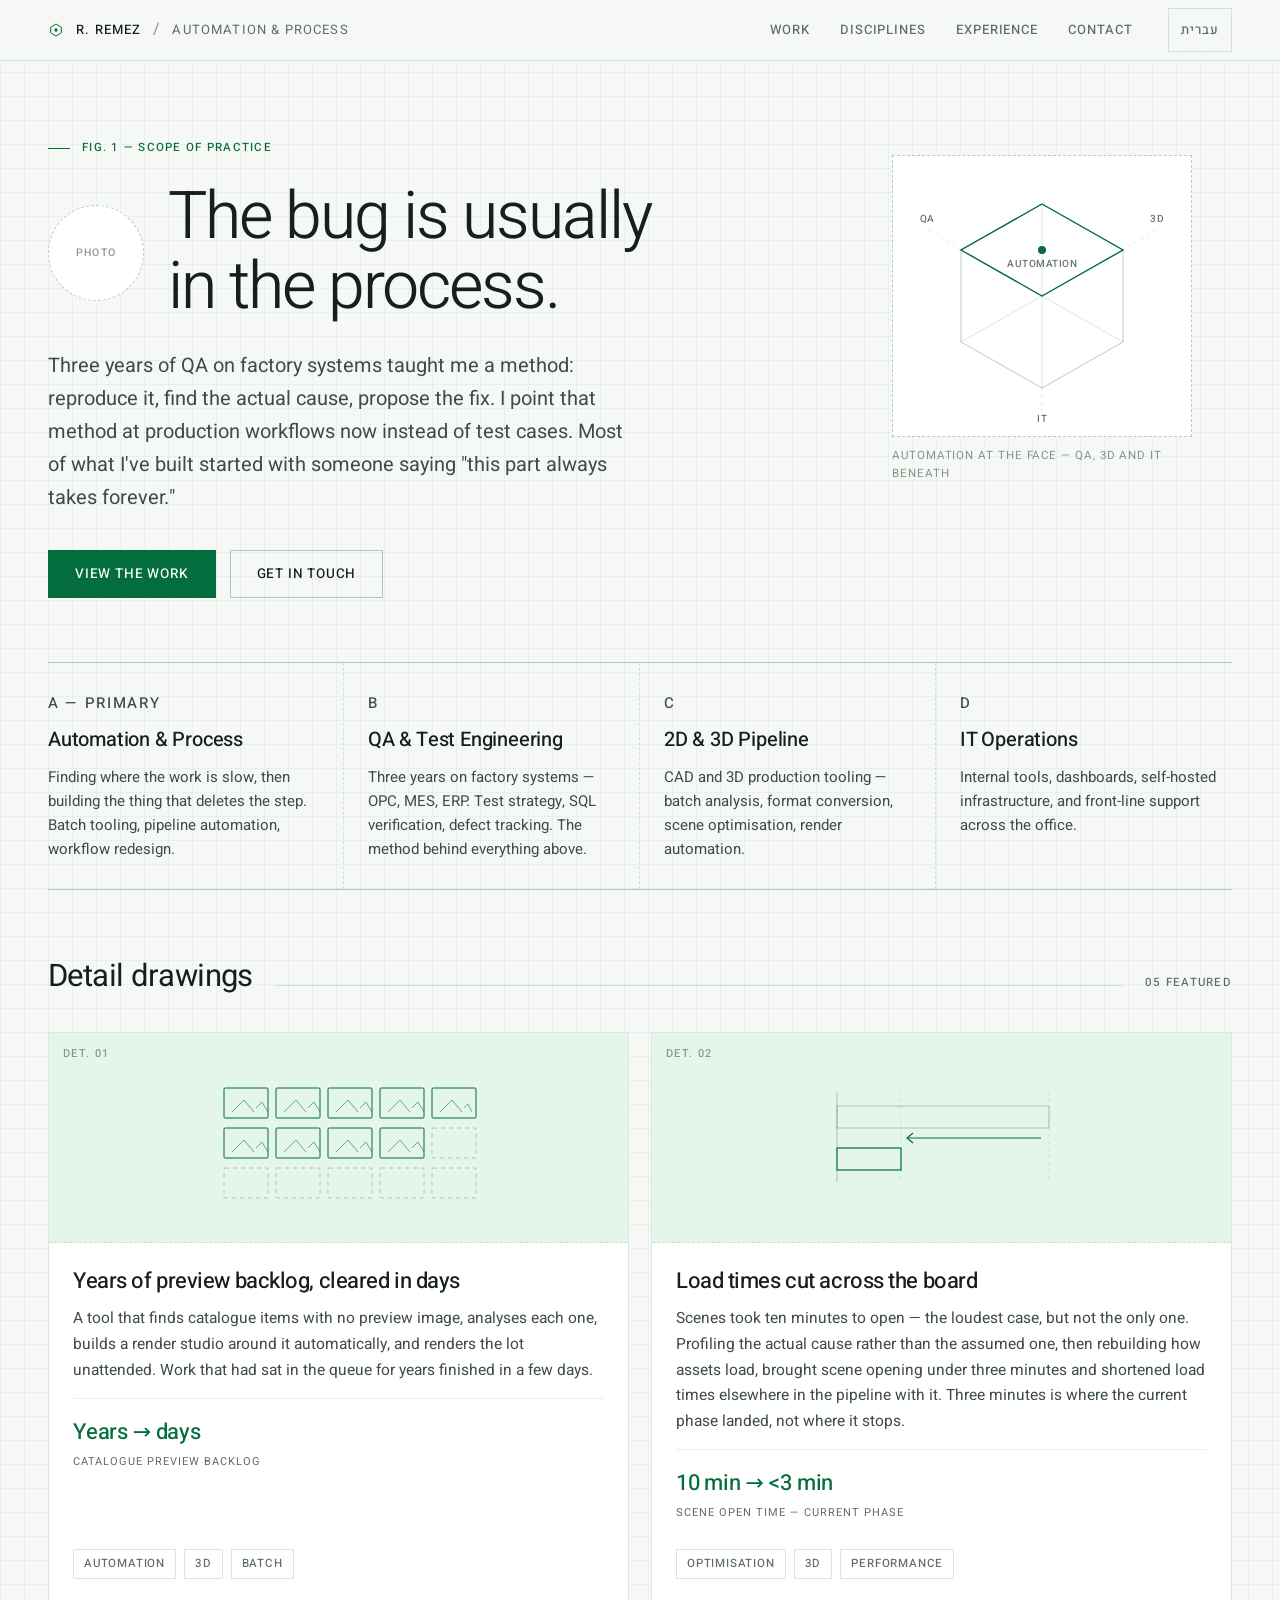
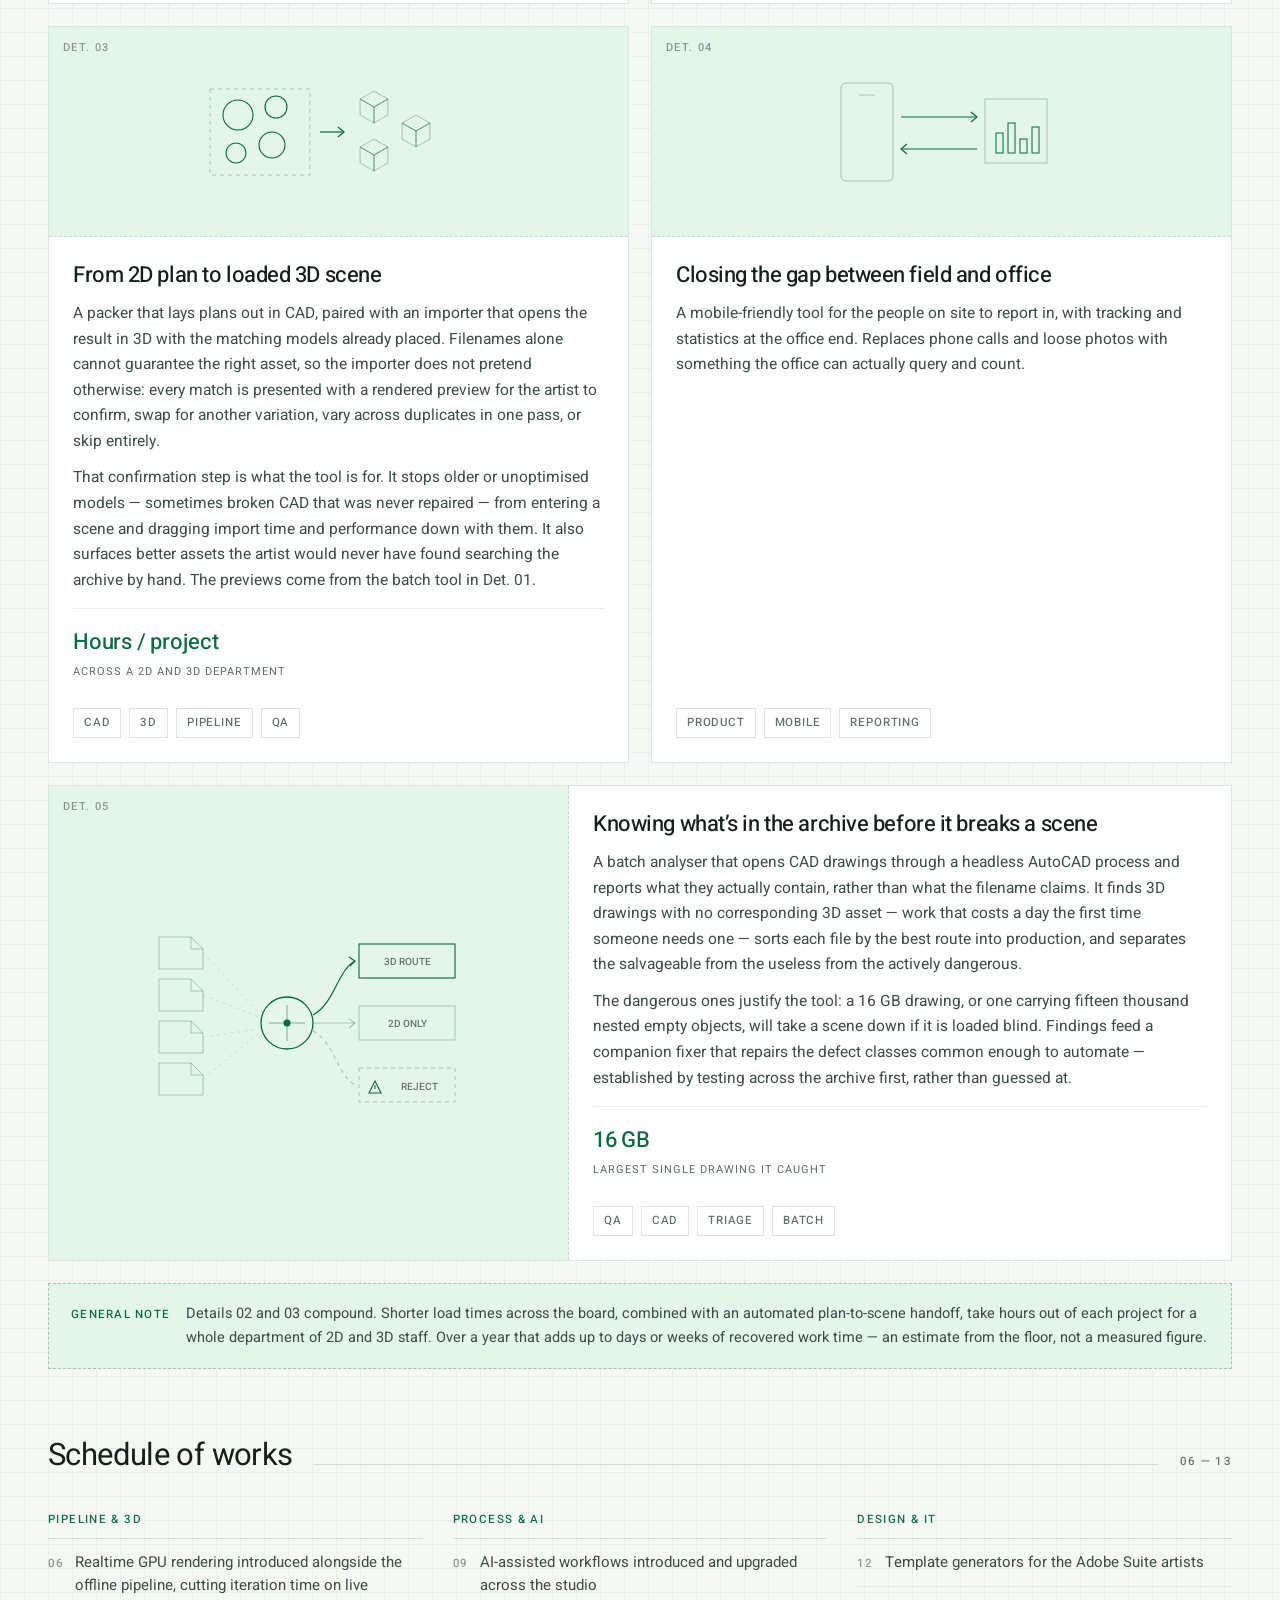
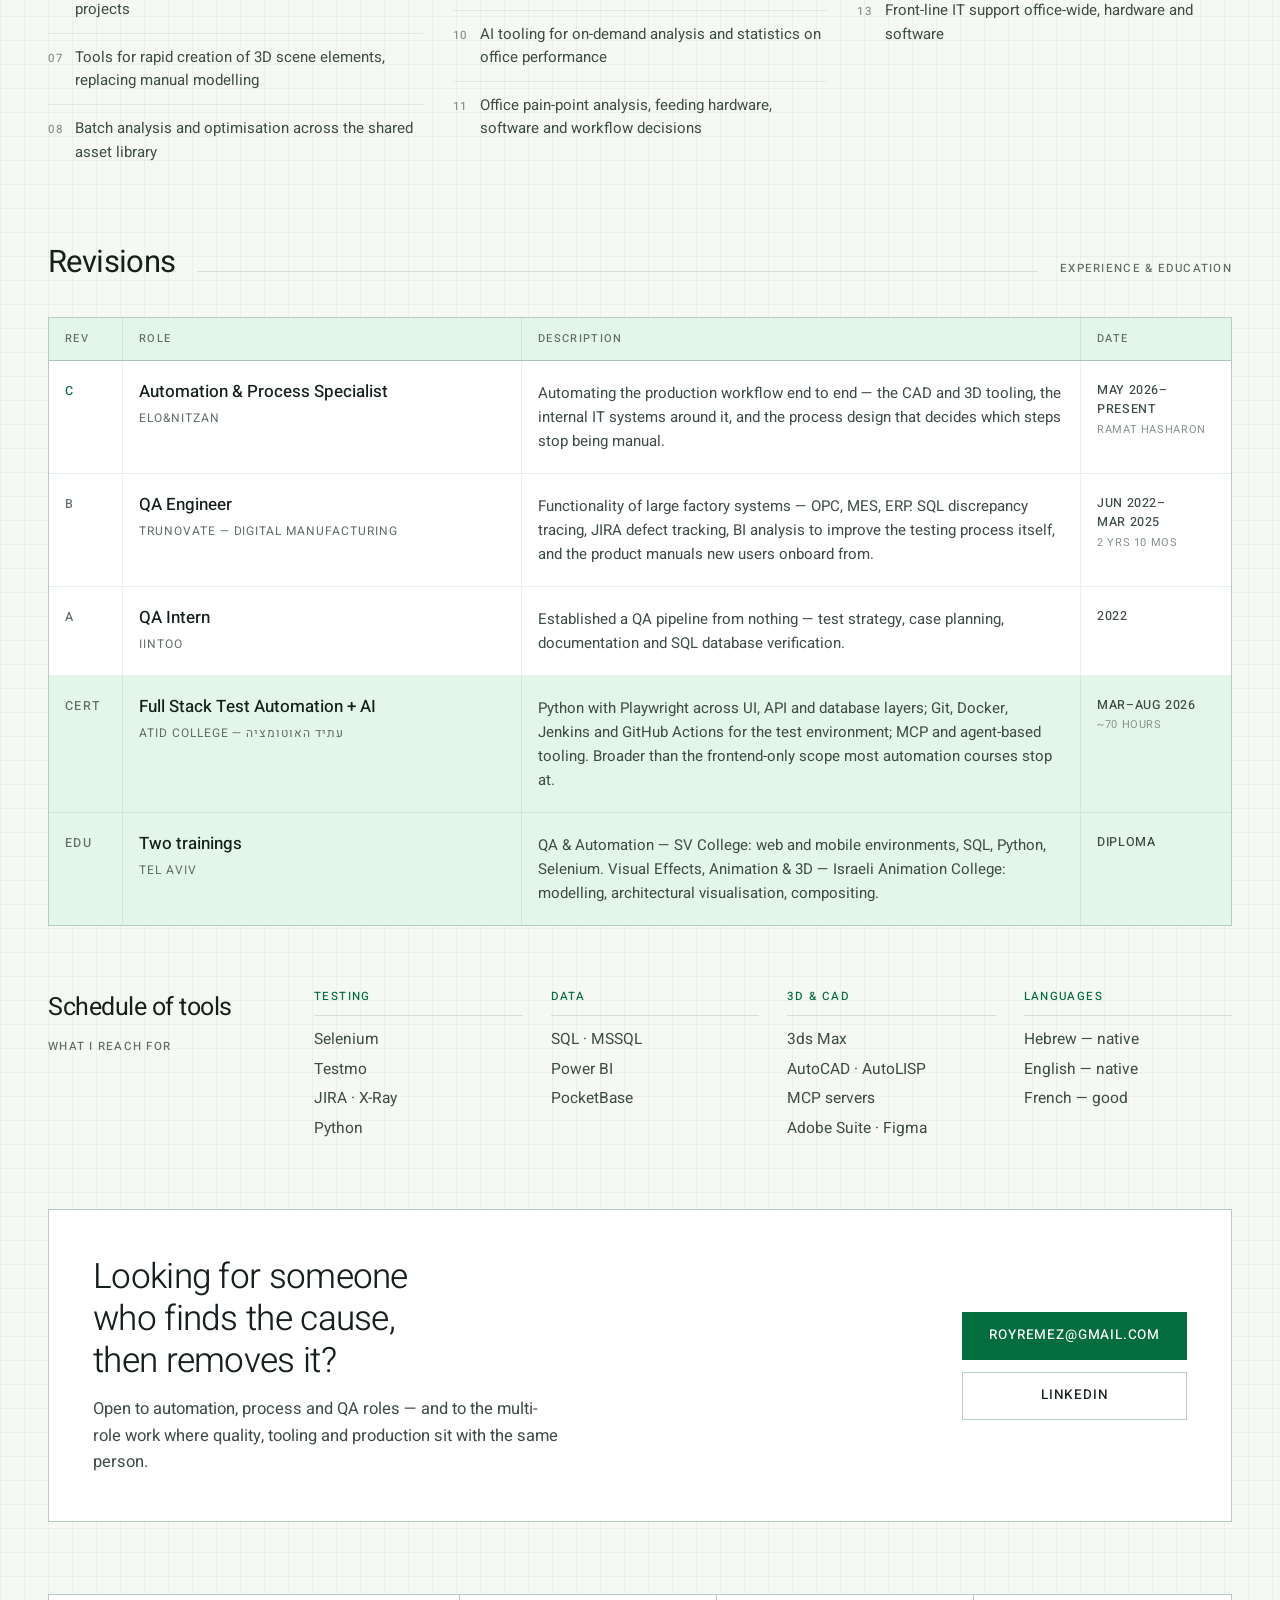
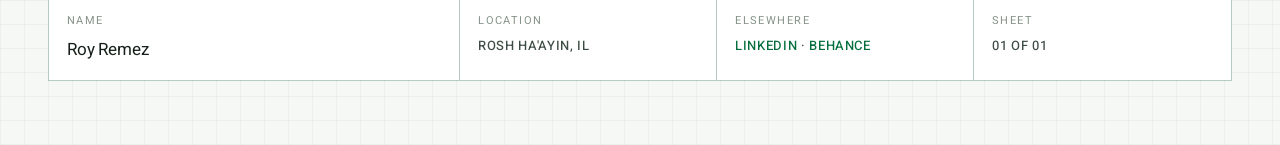
==== commit 5f510e5b: "Add QA evidence: course credential, reframed importer, DWG analyser card QA-01 - Full Stack Test Aut" ====
--- a/en/index.html
+++ b/en/index.html
@@ -116,7 +116,7 @@
       <div class="sec-head">
         <h2>Detail drawings</h2>
         <span class="fill" aria-hidden="true"></span>
-        <span class="tag">04 featured</span>
+        <span class="tag">05 featured</span>
       </div>
 
       <div class="work-grid">
@@ -241,7 +241,8 @@
           </div>
           <div class="card-body">
             <h3>From 2D plan to loaded 3D scene</h3>
-            <p>A packer that lays plans out in CAD, paired with an importer that opens the result in 3D with every matching model already placed — manual oversight and variation control kept in the loop, because the point was to remove the file-hunting, not the judgement. It touches every project the 2D and 3D department runs.</p>
+            <p>A packer that lays plans out in CAD, paired with an importer that opens the result in 3D with the matching models already placed. Filenames alone cannot guarantee the right asset, so the importer does not pretend otherwise: every match is presented with a rendered preview for the artist to confirm, swap for another variation, vary across duplicates in one pass, or skip entirely.</p>
+            <p>That confirmation step is what the tool is for. It stops older or unoptimised models — sometimes broken CAD that was never repaired — from entering a scene and dragging import time and performance down with them. It also surfaces better assets the artist would never have found searching the archive by hand. The previews come from the batch tool in Det. 01.</p>
             <div class="metrics">
               <div class="metric">
                 <b>Hours / project</b>
@@ -249,7 +250,7 @@
               </div>
             </div>
             <ul class="chips">
-              <li>CAD</li><li>3D</li><li>Pipeline</li>
+              <li>CAD</li><li>3D</li><li>Pipeline</li><li>QA</li>
             </ul>
           </div>
         </article>
@@ -287,6 +288,64 @@
           </div>
         </article>
 
+
+        <article class="card card--wide">
+          <div class="card-fig">
+            <span class="det">Det. 05</span>
+            <!-- Optional demo media: drop in
+                 <img src="../assets/media/det-05.gif" alt="CAD archive analyser">
+                 or a muted looping <video>; it replaces the drawing. -->
+            <svg width="340" height="220" viewBox="0 0 340 220" fill="none" aria-hidden="true">
+              <g stroke="var(--rule-strong)" stroke-width="1">
+                <path d="M20 24 h32 l12 12 v20 h-44 z"></path><path d="M52 24 v12 h12"></path>
+                <path d="M20 66 h32 l12 12 v20 h-44 z"></path><path d="M52 66 v12 h12"></path>
+                <path d="M20 108 h32 l12 12 v20 h-44 z"></path><path d="M52 108 v12 h12"></path>
+                <path d="M20 150 h32 l12 12 v20 h-44 z"></path><path d="M52 150 v12 h12"></path>
+              </g>
+              <g stroke="var(--rule)" stroke-width="0.9" stroke-dasharray="3 4">
+                <path d="M64 40 L120 100 M64 82 L120 104 M64 124 L120 116 M64 166 L120 120"></path>
+              </g>
+              <circle cx="148" cy="110" r="26" stroke="var(--accent)" stroke-width="1.3"></circle>
+              <path d="M148 92 L148 128 M130 110 L166 110" stroke="var(--accent)" stroke-width="0.9" stroke-opacity="0.55"></path>
+              <circle cx="148" cy="110" r="3.5" fill="var(--accent)"></circle>
+              <g stroke="var(--accent)" stroke-width="1.2">
+                <path d="M174 102 C196 90, 198 58, 216 48"></path><path d="M210 44 L216 48 L211 53"></path>
+              </g>
+              <g stroke="var(--rule-strong)" stroke-width="1.1">
+                <path d="M174 110 L216 110"></path><path d="M210 106 L216 110 L210 115"></path>
+              </g>
+              <g stroke="var(--rule-strong)" stroke-width="1.1" stroke-dasharray="4 4">
+                <path d="M174 118 C196 130, 198 162, 216 172"></path>
+              </g>
+              <rect x="220" y="31" width="96" height="34" stroke="var(--accent)" fill="var(--accent-wash)" stroke-width="1.1"></rect>
+              <rect x="220" y="93" width="96" height="34" stroke="var(--rule-strong)" stroke-width="1"></rect>
+              <rect x="220" y="155" width="96" height="34" stroke="var(--rule-strong)" stroke-width="1" stroke-dasharray="4 4"></rect>
+              <g stroke="var(--accent)" stroke-width="1.1">
+                <path d="M230 180 L236 168 L242 180 Z"></path><path d="M236 172 L236 176"></path>
+              </g>
+              <g fill="var(--muted)" font-family="Heebo, sans-serif" font-size="10" font-weight="500" text-anchor="middle" direction="ltr">
+                <text x="268" y="52">3D ROUTE</text>
+                <text x="268" y="114">2D ONLY</text>
+                <text x="280" y="177">REJECT</text>
+              </g>
+            </svg>
+          </div>
+          <div class="card-body">
+            <h3>Knowing what&rsquo;s in the archive before it breaks a scene</h3>
+            <p>A batch analyser that opens CAD drawings through a headless AutoCAD process and reports what they actually contain, rather than what the filename claims. It finds 3D drawings with no corresponding 3D asset &mdash; work that costs a day the first time someone needs one &mdash; sorts each file by the best route into production, and separates the salvageable from the useless from the actively dangerous.</p>
+            <p>The dangerous ones justify the tool: a 16&nbsp;GB drawing, or one carrying fifteen thousand nested empty objects, will take a scene down if it is loaded blind. Findings feed a companion fixer that repairs the defect classes common enough to automate &mdash; established by testing across the archive first, rather than guessed at.</p>
+            <div class="metrics">
+              <div class="metric">
+                <b>16 GB</b>
+                <span>Largest single drawing it caught</span>
+              </div>
+            </div>
+            <ul class="chips">
+              <li>QA</li><li>CAD</li><li>Triage</li><li>Batch</li>
+            </ul>
+          </div>
+        </article>
+
       </div>
 
       <aside class="gen-note">
@@ -301,15 +360,14 @@
       <div class="sec-head">
         <h2>Schedule of works</h2>
         <span class="fill" aria-hidden="true"></span>
-        <span class="tag">05 — 13</span>
+        <span class="tag">06 — 13</span>
       </div>
 
       <div class="sched-grid">
         <div class="sched-col">
           <h3>Pipeline &amp; 3D</h3>
           <ul>
-            <li><span class="sched-num">05</span><span>Realtime GPU rendering introduced alongside the offline pipeline, cutting iteration time on live projects</span></li>
-            <li><span class="sched-num">06</span><span>Batch analyser and repair tool for CAD drawings</span></li>
+            <li><span class="sched-num">06</span><span>Realtime GPU rendering introduced alongside the offline pipeline, cutting iteration time on live projects</span></li>
             <li><span class="sched-num">07</span><span>Tools for rapid creation of 3D scene elements, replacing manual modelling</span></li>
             <li><span class="sched-num">08</span><span>Batch analysis and optimisation across the shared asset library</span></li>
           </ul>
@@ -377,6 +435,16 @@
         </article>
 
         <article class="rev-row rev-row--edu">
+          <p class="rev-id">Cert</p>
+          <div class="rev-role">
+            <b>Full Stack Test Automation + AI</b>
+            <span>Atid College — עתיד האוטומציה</span>
+          </div>
+          <p class="rev-desc">Python with Playwright across UI, API and database layers; Git, Docker, Jenkins and GitHub Actions for the test environment; MCP and agent-based tooling. Broader than the frontend-only scope most automation courses stop at.</p>
+          <p class="rev-date">Mar–Aug 2026<br><small>~70 hours</small></p>
+        </article>
+
+        <article class="rev-row rev-row--edu">
           <p class="rev-id">Edu</p>
           <div class="rev-role">
             <b>Two trainings</b>
--- a/assets/styles.css
+++ b/assets/styles.css
@@ -711,3 +711,29 @@
   .portrait { width: 64px; height: 64px; flex-basis: 64px; }
   .hero-head { gap: 16px; }
 }
+
+/* ---------- Wide card ----------
+   A fifth featured item would otherwise dangle in a two-column grid.
+   Spanning it gives the QA case the emphasis it earns. */
+
+.card--wide { grid-column: 1 / -1; flex-direction: row; }
+.card--wide .card-fig {
+  flex: 0 0 44%;
+  height: auto;
+  min-height: 260px;
+  border-bottom: 0;
+  border-inline-end: 1px dashed var(--rule);
+  padding: 20px;
+}
+.card--wide .card-body { flex: 1 1 auto; justify-content: center; }
+
+@media (max-width: 820px) {
+  .card--wide { flex-direction: column; }
+  .card--wide .card-fig {
+    flex: 0 0 auto;
+    min-height: 0;
+    height: 200px;
+    border-inline-end: 0;
+    border-bottom: 1px dashed var(--rule);
+  }
+}
